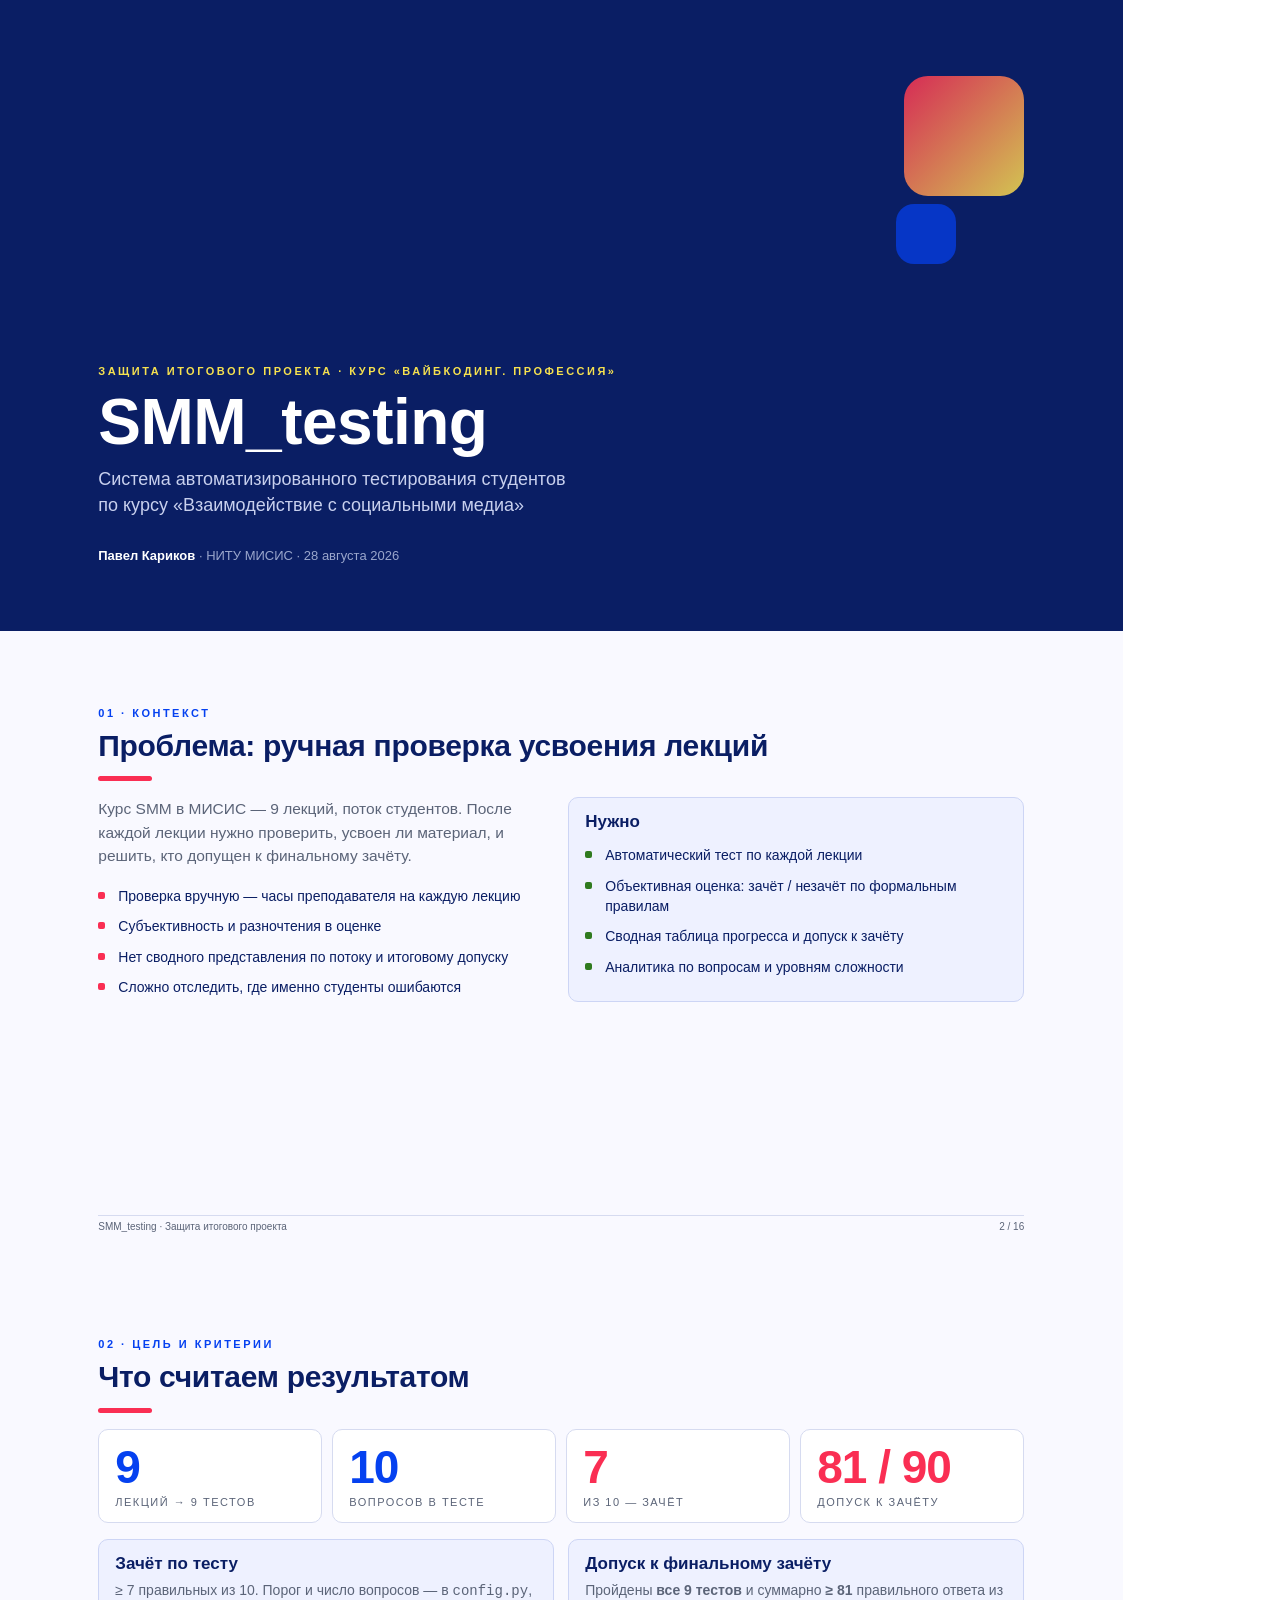
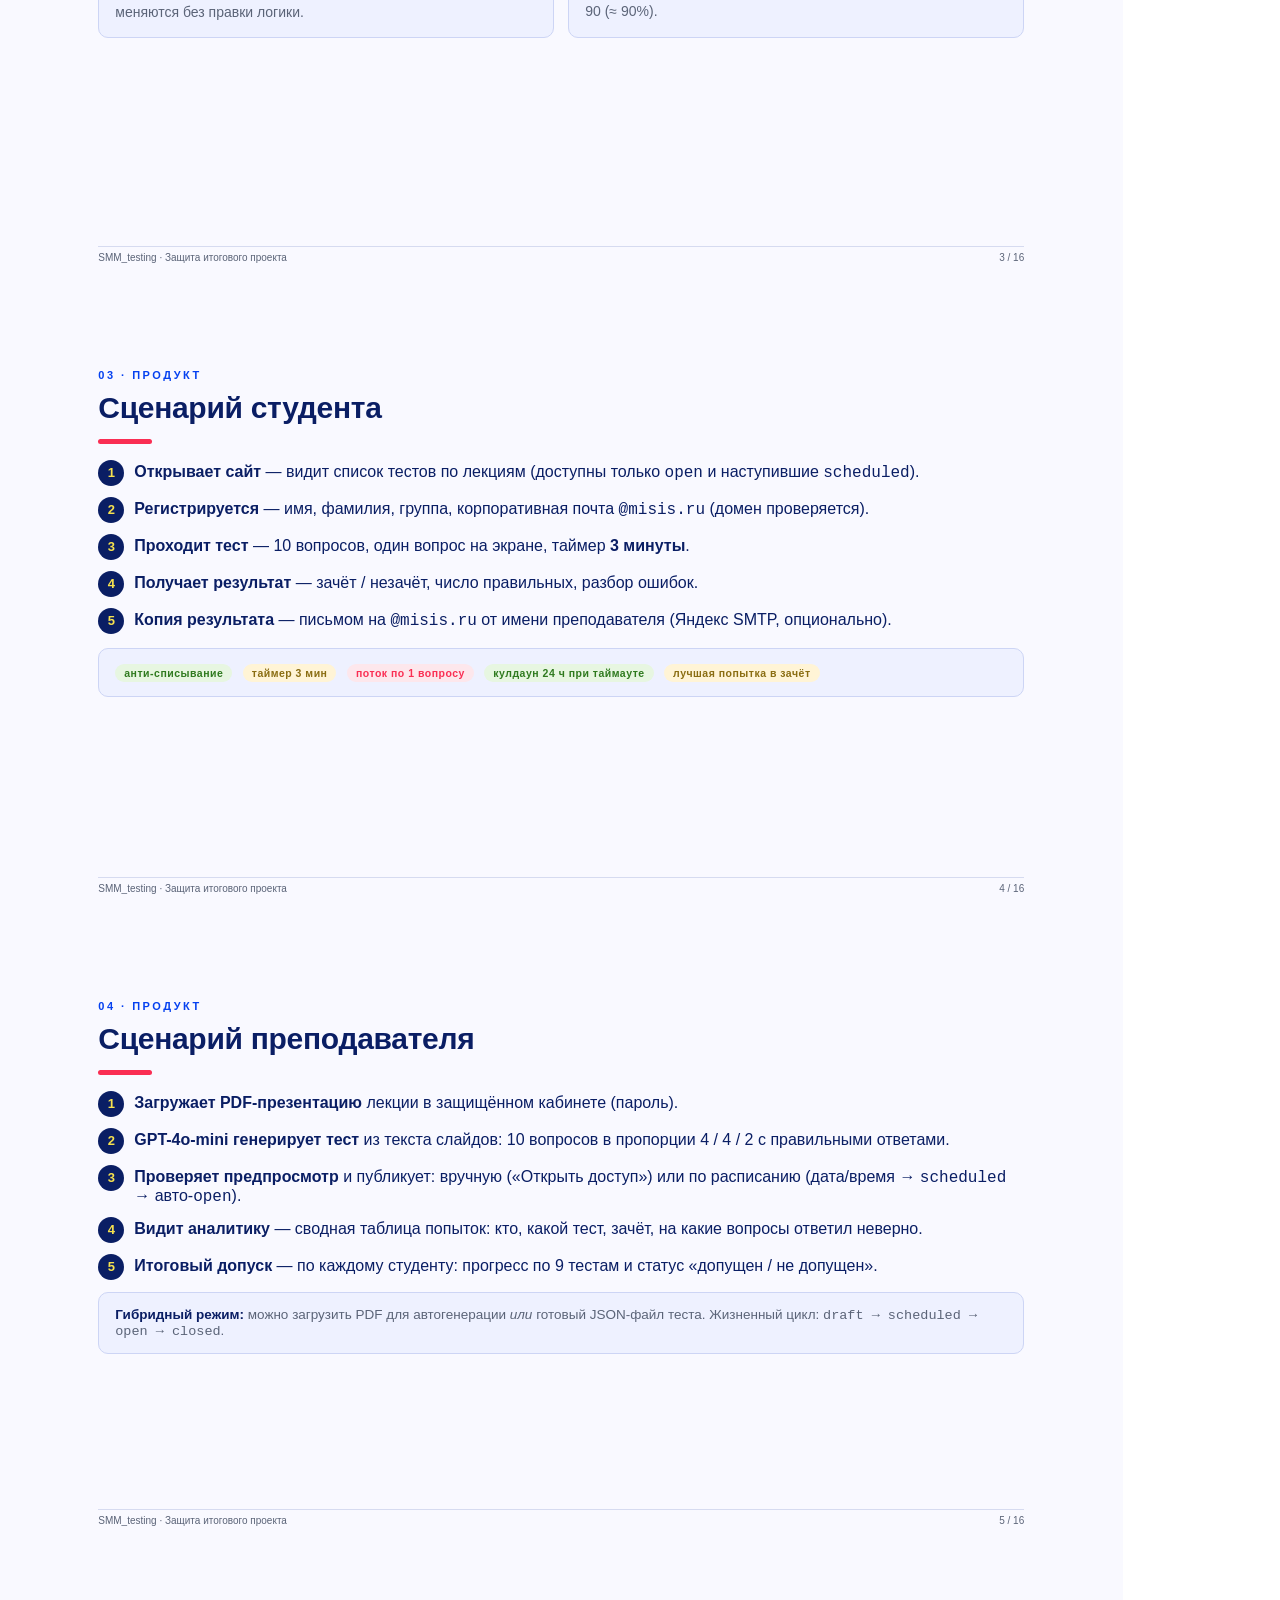
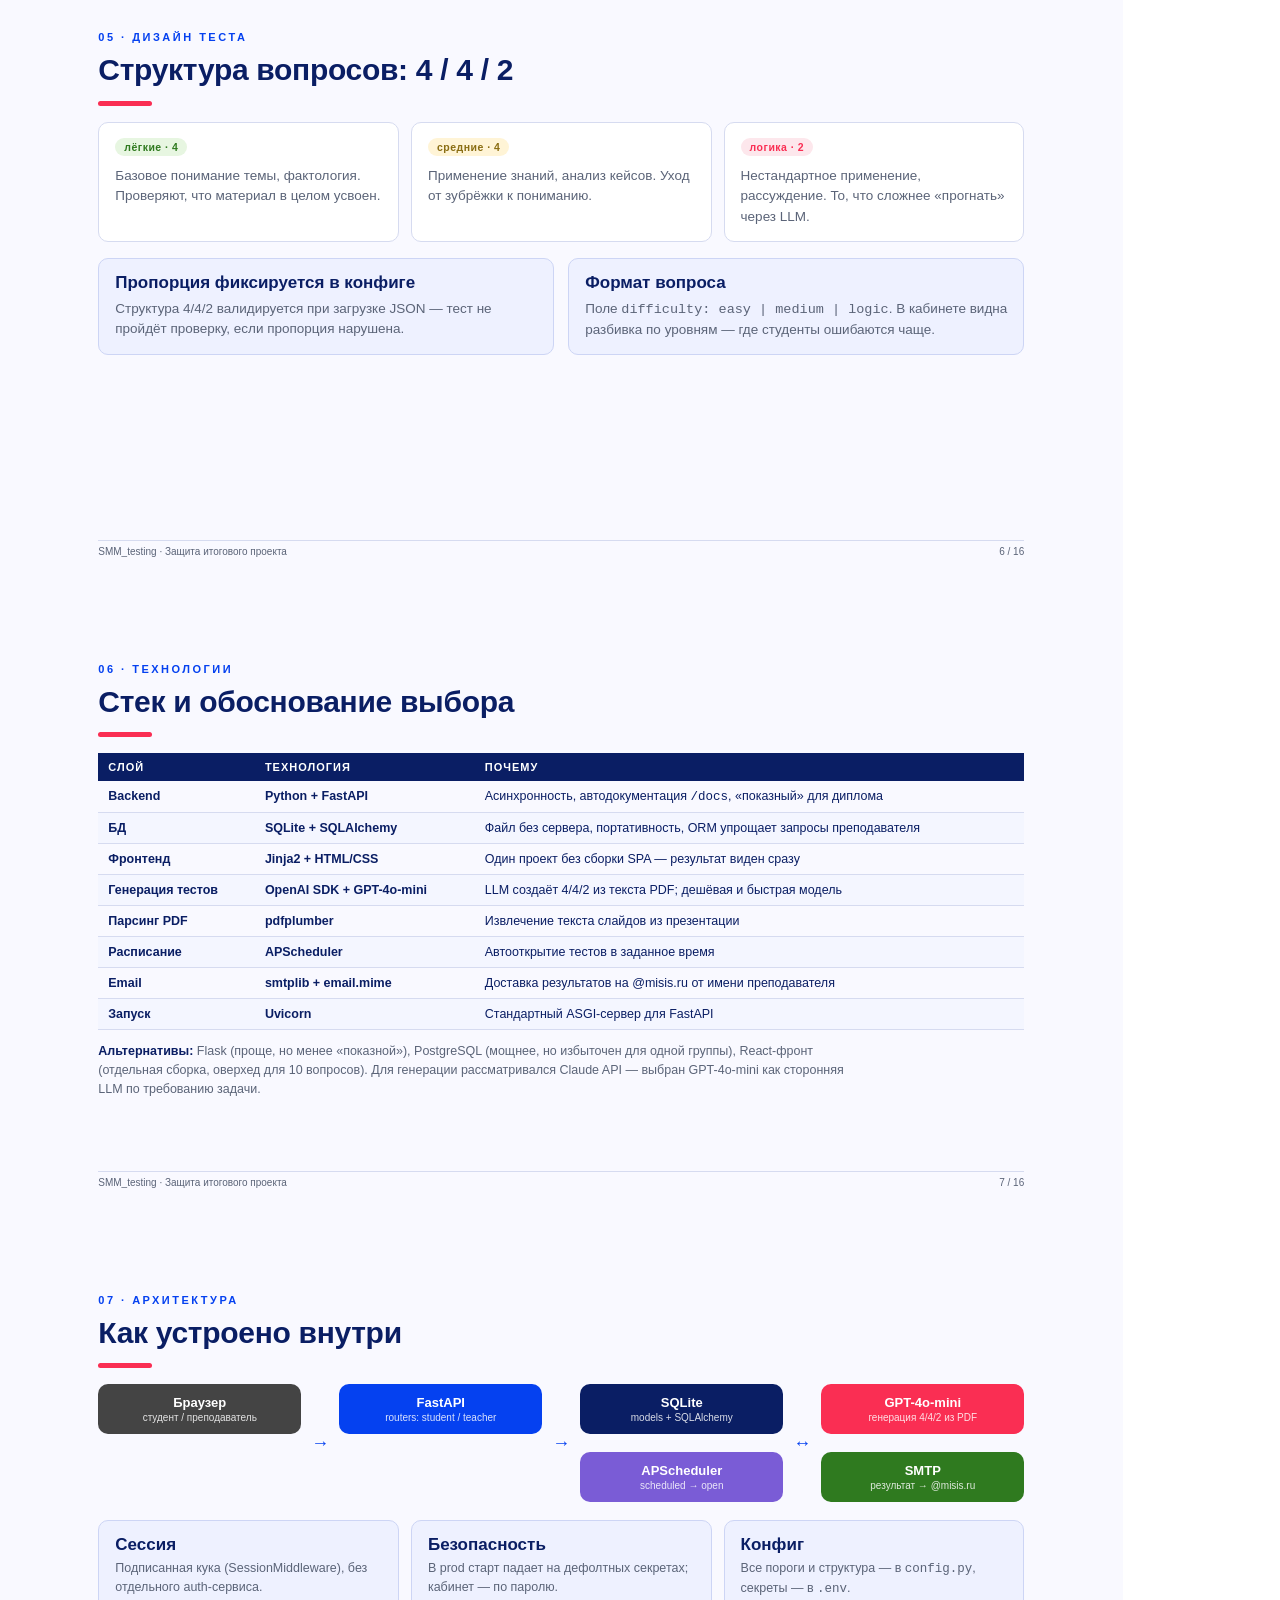
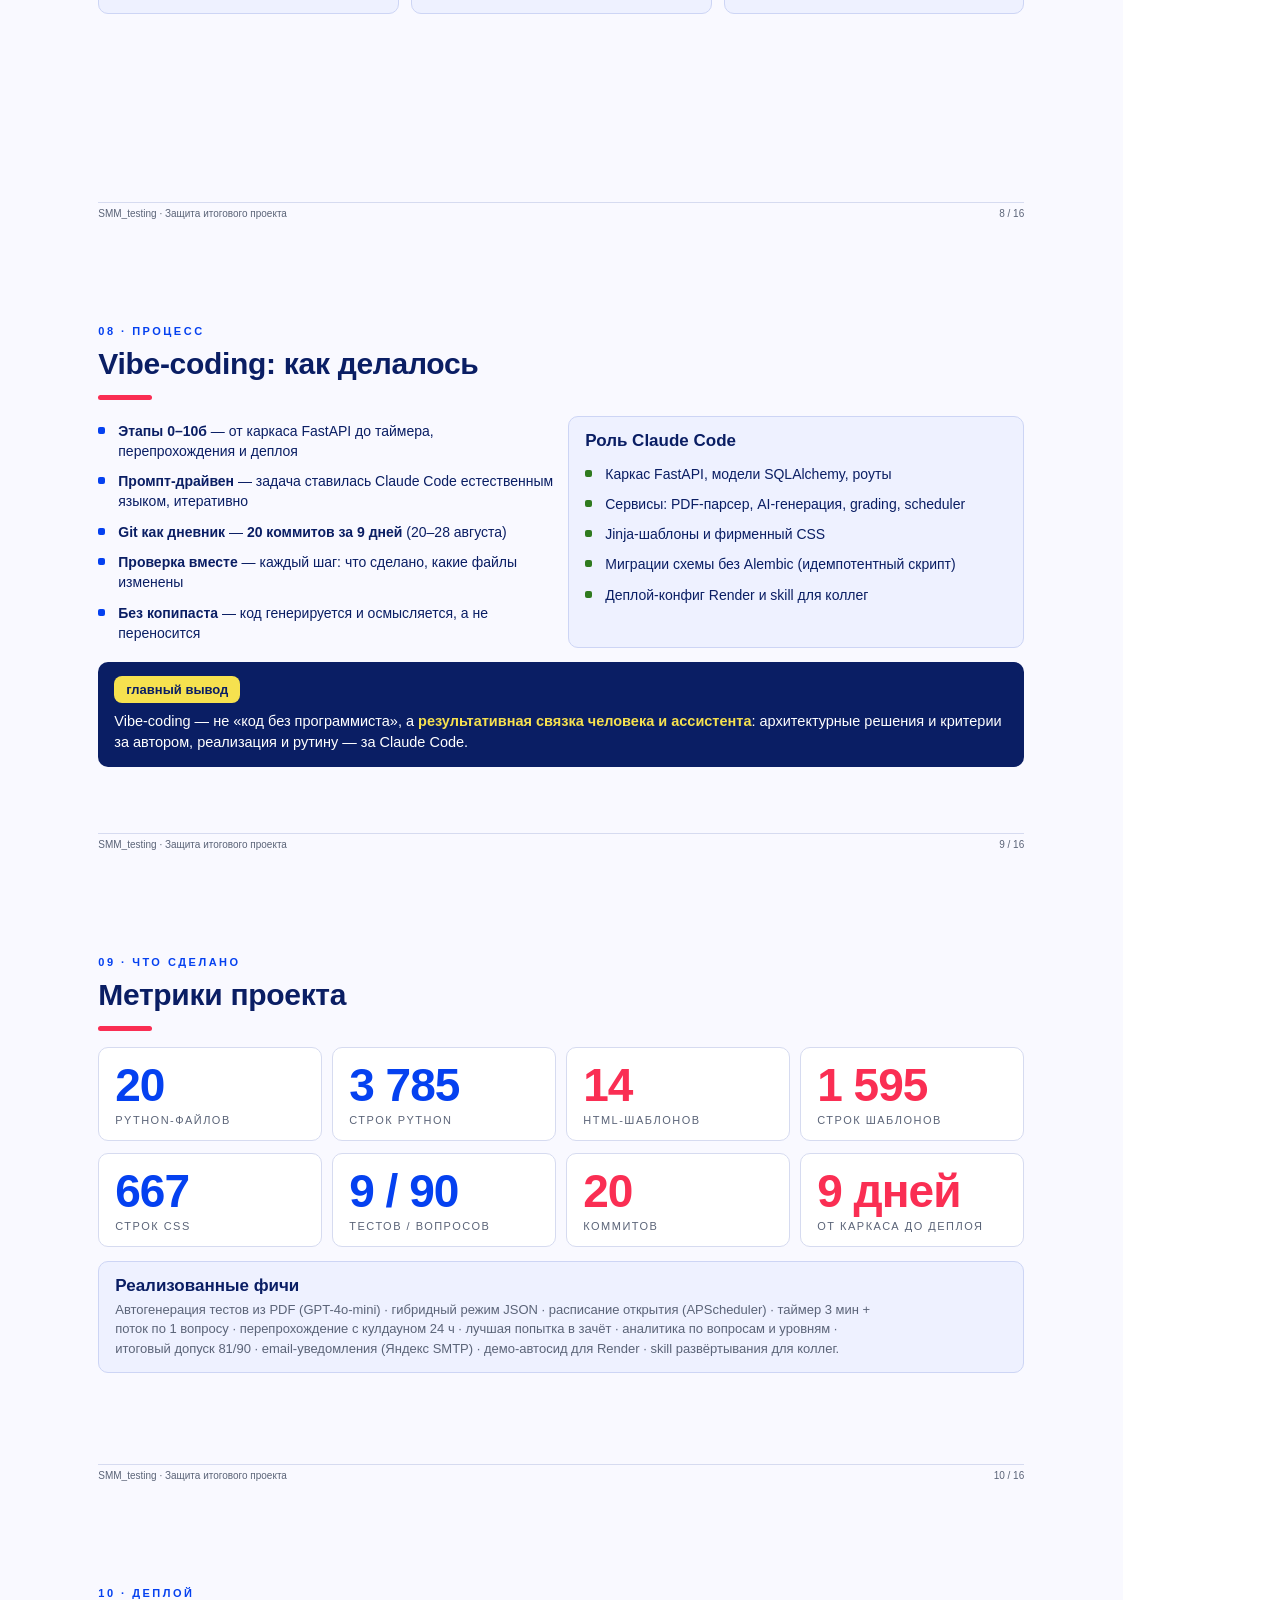
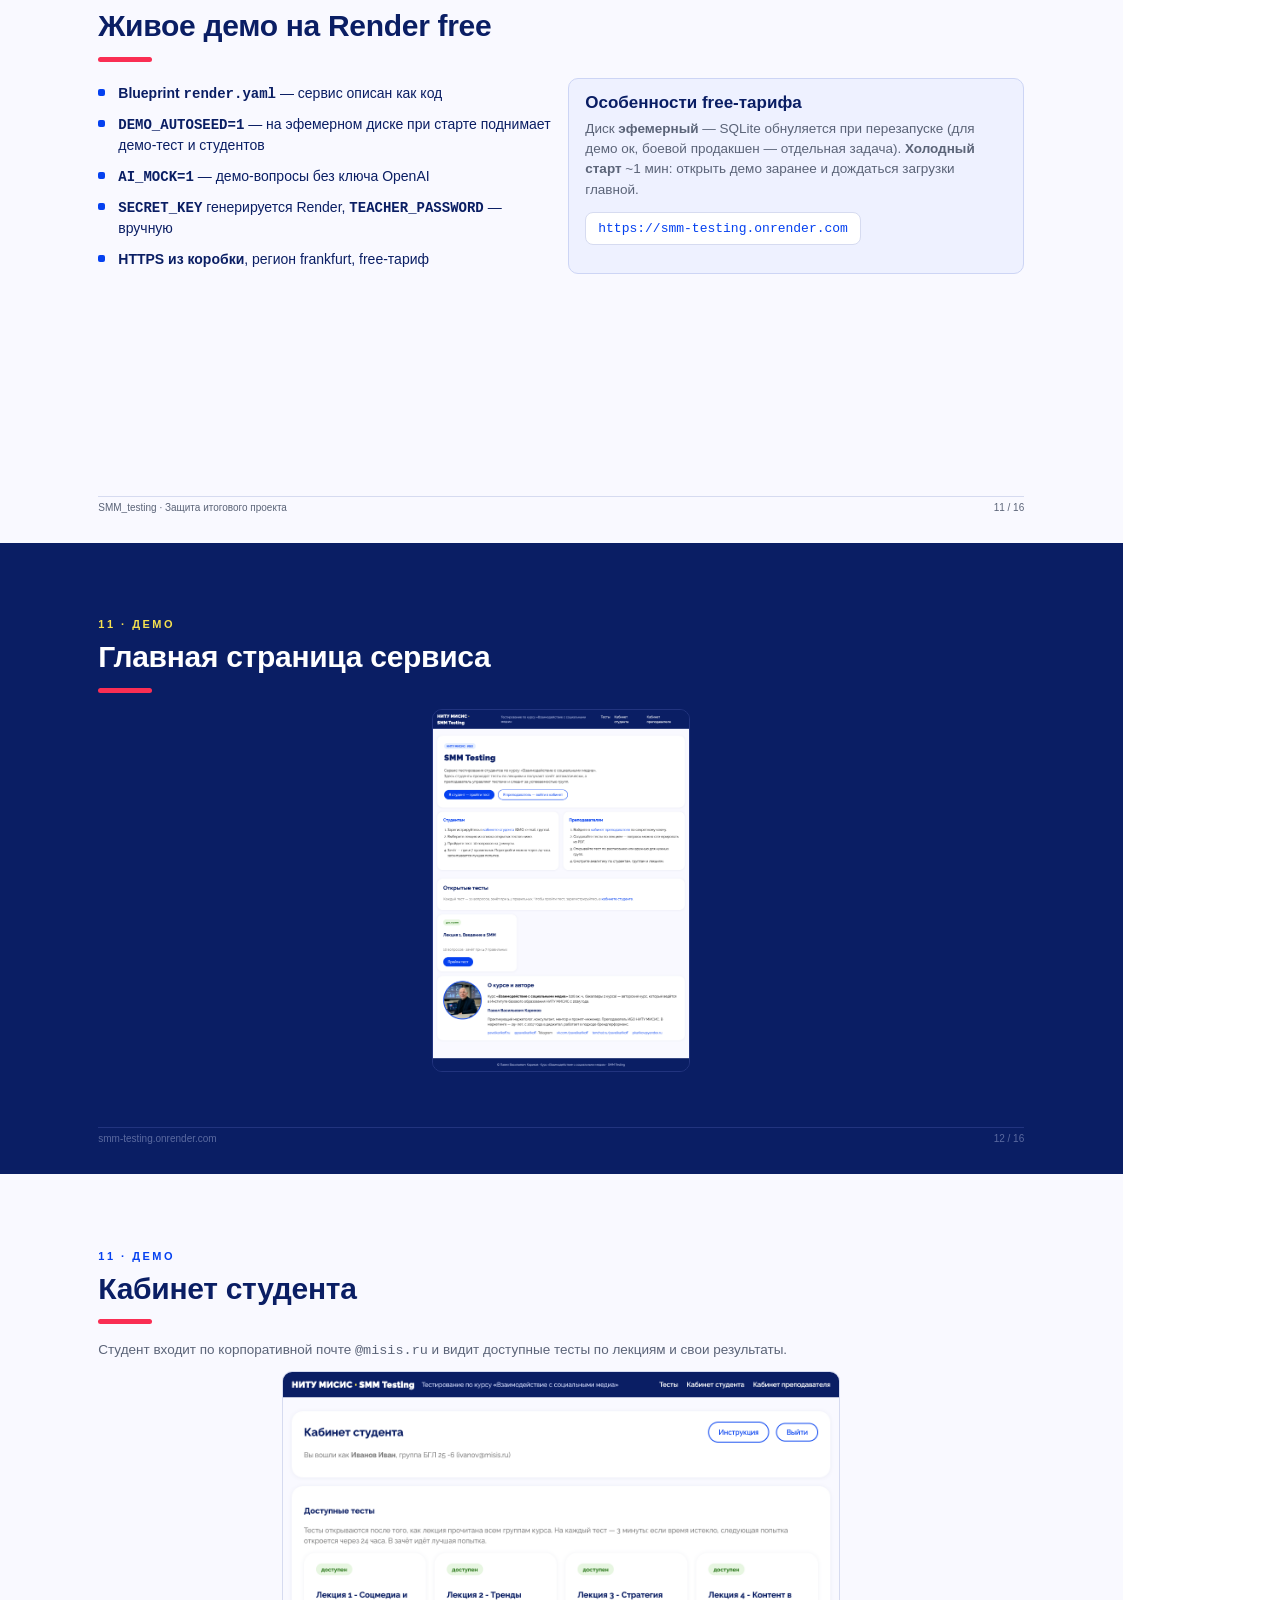
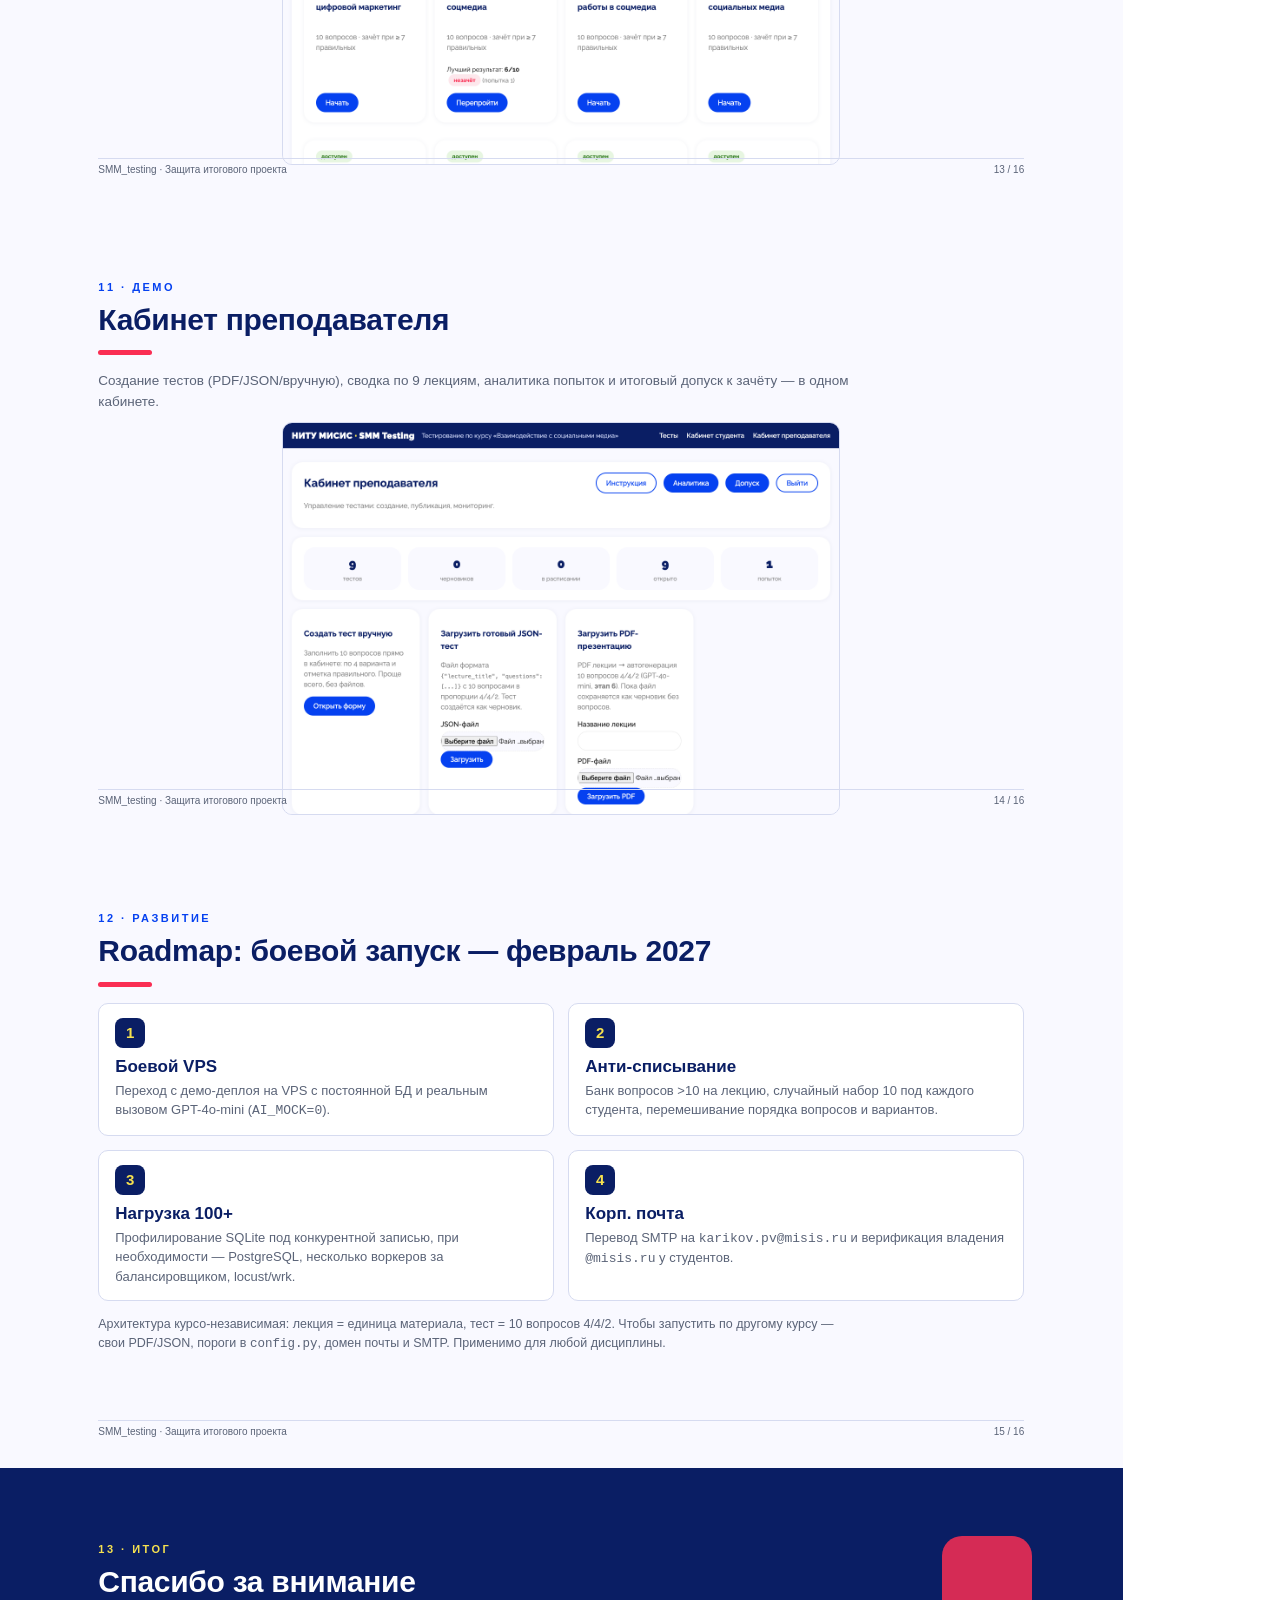
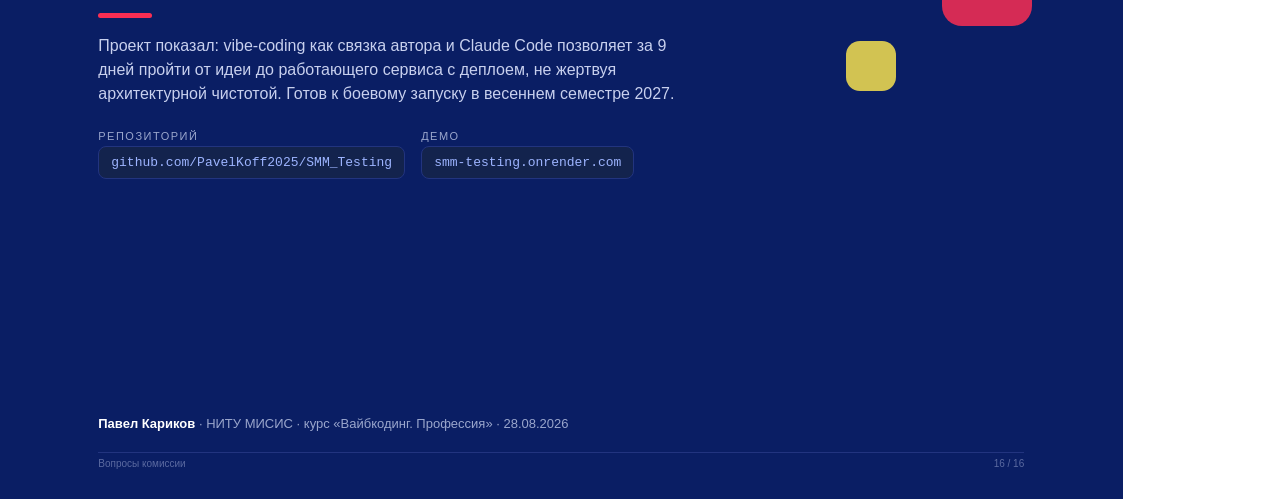
==== docs/presentation_smm_testing.html @ 86e6dfef "Добавить презентацию проекта для защиты перед комиссией 16 слайдов (16:9, фирменные цвета): проблема" ====
<!DOCTYPE html>
<html lang="ru">
<head>
<meta charset="UTF-8">
<title>SMM_testing — защита итогового проекта</title>
<style>
  :root{
    --ink:#0A1E64;      /* глубокий синий — основной */
    --blue:#0541F0;     /* электрик — акцент */
    --coral:#FA2E53;    /* коралл — акцент */
    --yellow:#F6E14F;   /* жёлтый — подсветка */
    --green:#2f7a1f;    /* успех */
    --bg:#F9F9FF;       /* светлый фон */
    --panel:#eef1ff;    /* мягкая плашка */
    --muted:#5b6478;    /* приглушённый текст */
    --line:#d6dbf0;
  }

  @page{
    size: 297mm 167mm;   /* 16:9 */
    margin: 0;
  }

  *{ box-sizing:border-box; margin:0; padding:0; }

  html,body{
    font-family:"Helvetica Neue","Helvetica","Arial",sans-serif;
    color:var(--ink);
    hyphens:none;
  }

  .slide{
    width:297mm; height:167mm;
    padding:20mm 26mm 16mm 26mm;
    position:relative;
    page-break-after:always;
    overflow:hidden;
    background:var(--bg);
  }
  .slide:last-child{ page-break-after:auto; }

  /* тёмные слайды (титул, итог) */
  .slide.dark{ background:var(--ink); color:#fff; }
  .slide.dark .muted{ color:#9aa6cc; }
  .slide.dark .footer{ color:#5b6aa0; border-color:#22347f; }

  /* верхняя метка раздела */
  .kicker{
    text-transform:uppercase;
    letter-spacing:2.5px;
    font-size:11px;
    font-weight:700;
    color:var(--blue);
    margin-bottom:10px;
  }
  .slide.dark .kicker{ color:var(--yellow); }

  h1{ font-size:42px; font-weight:800; line-height:1.1; letter-spacing:-.5px; }
  h2{ font-size:30px; font-weight:800; line-height:1.12; letter-spacing:-.3px; margin-bottom:14px; }
  h3{ font-size:17px; font-weight:700; }
  .lead{ font-size:15.5px; line-height:1.5; color:var(--muted); max-width:200mm; }
  .muted{ color:var(--muted); }

  /* акцентная полоска */
  .accentbar{
    width:54px; height:5px; background:var(--coral);
    border-radius:3px; margin-bottom:16px;
  }

  /* футер */
  .footer{
    position:absolute; left:26mm; right:26mm; bottom:8mm;
    display:flex; justify-content:space-between;
    font-size:10px; color:var(--muted);
    border-top:1px solid var(--line);
    padding-top:5px;
  }

  /* сетки */
  .grid2{ display:grid; grid-template-columns:1fr 1fr; gap:14px; }
  .grid3{ display:grid; grid-template-columns:1fr 1fr 1fr; gap:12px; }
  .grid4{ display:grid; grid-template-columns:1fr 1fr 1fr 1fr; gap:10px; }

  .card{
    background:#fff; border:1px solid var(--line);
    border-radius:10px; padding:14px 16px;
  }
  .card.tint{ background:var(--panel); border-color:#cdd5f5; }
  .card .ico{
    width:30px; height:30px; border-radius:8px; background:var(--ink);
    color:var(--yellow); font-weight:800; display:flex; align-items:center; justify-content:center;
    font-size:15px; margin-bottom:9px;
  }

  ul.clean{ list-style:none; }
  ul.clean li{
    font-size:14px; line-height:1.45; padding:5px 0 5px 20px; position:relative;
  }
  ul.clean li::before{
    content:""; position:absolute; left:0; top:11px;
    width:7px; height:7px; border-radius:2px; background:var(--blue);
  }
  ul.clean li.coral::before{ background:var(--coral); }
  ul.clean li.green::before{ background:var(--green); }

  .num{
    font-size:46px; font-weight:800; color:var(--blue); line-height:1; letter-spacing:-1px;
  }
  .num.coral{ color:var(--coral); }
  .num.yellow{ color:var(--ink); }
  .numlabel{ font-size:11px; text-transform:uppercase; letter-spacing:1.5px; color:var(--muted); margin-top:6px; }

  table.tech{ width:100%; border-collapse:collapse; font-size:12.5px; }
  table.tech th{
    text-align:left; padding:8px 10px; background:var(--ink); color:#fff;
    font-weight:700; font-size:11px; text-transform:uppercase; letter-spacing:1px;
  }
  table.tech td{ padding:8px 10px; border-bottom:1px solid var(--line); vertical-align:top; }
  table.tech tr:nth-child(even) td{ background:#f4f6ff; }
  table.tech td:first-child{ font-weight:700; color:var(--ink); white-space:nowrap; }
  table.tech td:nth-child(2){ font-weight:600; }

  .tag{
    display:inline-block; padding:3px 9px; border-radius:20px;
    font-size:10.5px; font-weight:700; letter-spacing:.5px;
  }
  .tag.easy{ background:#e7f6e1; color:var(--green); }
  .tag.med{ background:#fff4d6; color:#8a6d12; }
  .tag.logic{ background:#fde7ec; color:var(--coral); }

  /* блок-схема архитектуры */
  .arch{ display:flex; align-items:stretch; gap:10px; margin-top:8px; }
  .arch .col{ flex:1; display:flex; flex-direction:column; gap:8px; }
  .node{
    border-radius:10px; padding:11px 12px; text-align:center;
    font-size:13px; font-weight:700; color:#fff;
  }
  .arrow{
    align-self:center; font-size:18px; color:var(--blue); font-weight:800;
  }
  .node.client{ background:#444; }
  .node.app{ background:var(--blue); }
  .node.db{ background:var(--ink); }
  .node.ai{ background:var(--coral); }
  .node.sched{ background:#7a5cd6; }
  .node.mail{ background:var(--green); }
  .node small{ display:block; font-weight:400; font-size:10px; opacity:.85; margin-top:2px; }

  code.mono{ font-family:"SF Mono","Menlo",monospace; }

  .step-line{ display:flex; gap:10px; align-items:flex-start; }
  .step-line .n{
    flex:0 0 26px; height:26px; border-radius:50%; background:var(--ink); color:var(--yellow);
    font-weight:800; font-size:13px; display:flex; align-items:center; justify-content:center;
  }

  .badge{
    display:inline-block; padding:6px 12px; border-radius:8px;
    background:var(--yellow); color:var(--ink); font-weight:800; font-size:13px;
  }
  .slide.dark .badge{ background:var(--yellow); color:var(--ink); }

  .urlbox{
    font-family:"SF Mono","Menlo",monospace; font-size:13px;
    background:#fff; border:1px solid var(--line); border-radius:8px;
    padding:8px 12px; color:var(--blue); display:inline-block;
  }
  .slide.dark .urlbox{ background:#13234d; border-color:#22347f; color:#9db4ff; }
</style>
</head>
<body>

<!-- 1. ТИТУЛ -->
<section class="slide dark">
  <div style="position:absolute; top:20mm; right:26mm; width:120px; height:120px; border-radius:24px; background:linear-gradient(135deg,var(--coral),var(--yellow)); opacity:.85;"></div>
  <div style="position:absolute; top:54mm; right:44mm; width:60px; height:60px; border-radius:18px; background:var(--blue); opacity:.7;"></div>

  <div style="position:absolute; bottom:30mm; left:26mm; right:120mm;">
    <div class="kicker">Защита итогового проекта · курс «Вайбкодинг. Профессия»</div>
    <h1 style="font-size:64px; margin-top:6px;">SMM_testing</h1>
    <p style="font-size:18px; margin-top:10px; color:#c8d0ee; max-width:150mm; line-height:1.4;">
      Система автоматизированного тестирования студентов<br>по курсу «Взаимодействие с социальными медиа»
    </p>
  </div>

  <div style="position:absolute; bottom:18mm; left:26mm; font-size:13px; color:#9aa6cc;">
    <strong style="color:#fff;">Павел Кариков</strong> · НИТУ МИСИС · 28 августа 2026
  </div>
</section>

<!-- 2. КОНТЕКСТ И ПРОБЛЕМА -->
<section class="slide">
  <div class="kicker">01 · Контекст</div>
  <h2>Проблема: ручная проверка усвоения лекций</h2>
  <div class="accentbar"></div>

  <div class="grid2" style="margin-top:6px;">
    <div>
      <p class="lead" style="margin-bottom:14px;">
        Курс SMM в МИСИС — 9 лекций, поток студентов. После каждой лекции нужно
        проверить, усвоен ли материал, и решить, кто допущен к финальному зачёту.
      </p>
      <ul class="clean">
        <li class="coral">Проверка вручную — часы преподавателя на каждую лекцию</li>
        <li class="coral">Субъективность и разночтения в оценке</li>
        <li class="coral">Нет сводного представления по потоку и итоговому допуску</li>
        <li class="coral">Сложно отследить, где именно студенты ошибаются</li>
      </ul>
    </div>
    <div class="card tint">
      <h3 style="margin-bottom:8px;">Нужно</h3>
      <ul class="clean">
        <li class="green">Автоматический тест по каждой лекции</li>
        <li class="green">Объективная оценка: зачёт / незачёт по формальным правилам</li>
        <li class="green">Сводная таблица прогресса и допуск к зачёту</li>
        <li class="green">Аналитика по вопросам и уровням сложности</li>
      </ul>
    </div>
  </div>
  <div class="footer"><span>SMM_testing · Защита итогового проекта</span><span>2 / 16</span></div>
</section>

<!-- 3. ЦЕЛЬ И КРИТЕРИИ -->
<section class="slide">
  <div class="kicker">02 · Цель и критерии</div>
  <h2>Что считаем результатом</h2>
  <div class="accentbar"></div>

  <div class="grid4" style="margin-top:8px;">
    <div class="card">
      <div class="num">9</div>
      <div class="numlabel">лекций → 9 тестов</div>
    </div>
    <div class="card">
      <div class="num">10</div>
      <div class="numlabel">вопросов в тесте</div>
    </div>
    <div class="card">
      <div class="num coral">7</div>
      <div class="numlabel">из 10 — зачёт</div>
    </div>
    <div class="card">
      <div class="num coral">81 / 90</div>
      <div class="numlabel">допуск к зачёту</div>
    </div>
  </div>

  <div class="grid2" style="margin-top:16px;">
    <div class="card tint">
      <h3 style="margin-bottom:6px;">Зачёт по тесту</h3>
      <p class="lead" style="font-size:14px;">≥ 7 правильных из 10. Порог и число вопросов — в
        <code class="mono">config.py</code>, меняются без правки логики.</p>
    </div>
    <div class="card tint">
      <h3 style="margin-bottom:6px;">Допуск к финальному зачёту</h3>
      <p class="lead" style="font-size:14px;">Пройдены <strong>все 9 тестов</strong> и суммарно
        <strong>≥ 81</strong> правильного ответа из 90 (≈ 90%).</p>
    </div>
  </div>
  <div class="footer"><span>SMM_testing · Защита итогового проекта</span><span>3 / 16</span></div>
</section>

<!-- 4. ПРОДУКТ: СТУДЕНТ -->
<section class="slide">
  <div class="kicker">03 · Продукт</div>
  <h2>Сценарий студента</h2>
  <div class="accentbar"></div>

  <div style="display:flex; flex-direction:column; gap:11px; margin-top:6px;">
    <div class="step-line"><div class="n">1</div><div style="padding-top:3px;"><strong>Открывает сайт</strong> — видит список тестов по лекциям (доступны только <code class="mono">open</code> и наступившие <code class="mono">scheduled</code>).</div></div>
    <div class="step-line"><div class="n">2</div><div style="padding-top:3px;"><strong>Регистрируется</strong> — имя, фамилия, группа, корпоративная почта <code class="mono">@misis.ru</code> (домен проверяется).</div></div>
    <div class="step-line"><div class="n">3</div><div style="padding-top:3px;"><strong>Проходит тест</strong> — 10 вопросов, один вопрос на экране, таймер <strong>3 минуты</strong>.</div></div>
    <div class="step-line"><div class="n">4</div><div style="padding-top:3px;"><strong>Получает результат</strong> — зачёт / незачёт, число правильных, разбор ошибок.</div></div>
    <div class="step-line"><div class="n">5</div><div style="padding-top:3px;"><strong>Копия результата</strong> — письмом на <code class="mono">@misis.ru</code> от имени преподавателя (Яндекс SMTP, опционально).</div></div>
  </div>

  <div class="card tint" style="margin-top:14px;">
    <span class="tag easy">анти-списывание</span>
    <span class="tag med" style="margin-left:6px;">таймер 3 мин</span>
    <span class="tag logic" style="margin-left:6px;">поток по 1 вопросу</span>
    <span class="tag easy" style="margin-left:6px;">кулдаун 24 ч при таймауте</span>
    <span class="tag med" style="margin-left:6px;">лучшая попытка в зачёт</span>
  </div>
  <div class="footer"><span>SMM_testing · Защита итогового проекта</span><span>4 / 16</span></div>
</section>

<!-- 5. ПРОДУКТ: ПРЕПОДАВАТЕЛЬ -->
<section class="slide">
  <div class="kicker">04 · Продукт</div>
  <h2>Сценарий преподавателя</h2>
  <div class="accentbar"></div>

  <div style="display:flex; flex-direction:column; gap:11px; margin-top:6px;">
    <div class="step-line"><div class="n">1</div><div style="padding-top:3px;"><strong>Загружает PDF-презентацию</strong> лекции в защищённом кабинете (пароль).</div></div>
    <div class="step-line"><div class="n">2</div><div style="padding-top:3px;"><strong>GPT-4o-mini генерирует тест</strong> из текста слайдов: 10 вопросов в пропорции 4 / 4 / 2 с правильными ответами.</div></div>
    <div class="step-line"><div class="n">3</div><div style="padding-top:3px;"><strong>Проверяет предпросмотр</strong> и публикует: вручную («Открыть доступ») или по расписанию (дата/время → <code class="mono">scheduled</code> → авто-<code class="mono">open</code>).</div></div>
    <div class="step-line"><div class="n">4</div><div style="padding-top:3px;"><strong>Видит аналитику</strong> — сводная таблица попыток: кто, какой тест, зачёт, на какие вопросы ответил неверно.</div></div>
    <div class="step-line"><div class="n">5</div><div style="padding-top:3px;"><strong>Итоговый допуск</strong> — по каждому студенту: прогресс по 9 тестам и статус «допущен / не допущен».</div></div>
  </div>

  <div class="card tint" style="margin-top:12px; font-size:13.5px; color:var(--muted);">
    <strong style="color:var(--ink);">Гибридный режим:</strong> можно загрузить PDF для автогенерации
    <em>или</em> готовый JSON-файл теста. Жизненный цикл:
    <code class="mono">draft → scheduled → open → closed</code>.
  </div>
  <div class="footer"><span>SMM_testing · Защита итогового проекта</span><span>5 / 16</span></div>
</section>

<!-- 6. СТРУКТУРА ВОПРОСОВ -->
<section class="slide">
  <div class="kicker">05 · Дизайн теста</div>
  <h2>Структура вопросов: 4 / 4 / 2</h2>
  <div class="accentbar"></div>

  <div class="grid3" style="margin-top:6px;">
    <div class="card">
      <span class="tag easy">лёгкие · 4</span>
      <p class="lead" style="font-size:13.5px; margin-top:10px;">Базовое понимание темы, фактология. Проверяют, что материал в целом усвоен.</p>
    </div>
    <div class="card">
      <span class="tag med">средние · 4</span>
      <p class="lead" style="font-size:13.5px; margin-top:10px;">Применение знаний, анализ кейсов. Уход от зубрёжки к пониманию.</p>
    </div>
    <div class="card">
      <span class="tag logic">логика · 2</span>
      <p class="lead" style="font-size:13.5px; margin-top:10px;">Нестандартное применение, рассуждение. То, что сложнее «прогнать» через LLM.</p>
    </div>
  </div>

  <div class="grid2" style="margin-top:16px;">
    <div class="card tint">
      <h3 style="margin-bottom:6px;">Пропорция фиксируется в конфиге</h3>
      <p class="lead" style="font-size:13.5px;">Структура 4/4/2 валидируется при загрузке JSON — тест не пройдёт проверку, если пропорция нарушена.</p>
    </div>
    <div class="card tint">
      <h3 style="margin-bottom:6px;">Формат вопроса</h3>
      <p class="lead" style="font-size:13.5px;">Поле <code class="mono">difficulty: easy | medium | logic</code>. В кабинете видна разбивка по уровням — где студенты ошибаются чаще.</p>
    </div>
  </div>
  <div class="footer"><span>SMM_testing · Защита итогового проекта</span><span>6 / 16</span></div>
</section>

<!-- 7. СТЕК -->
<section class="slide">
  <div class="kicker">06 · Технологии</div>
  <h2>Стек и обоснование выбора</h2>
  <div class="accentbar"></div>

  <table class="tech" style="margin-top:6px;">
    <thead><tr><th>Слой</th><th>Технология</th><th>Почему</th></tr></thead>
    <tbody>
      <tr><td>Backend</td><td>Python + FastAPI</td><td>Асинхронность, автодокументация <code class="mono">/docs</code>, «показный» для диплома</td></tr>
      <tr><td>БД</td><td>SQLite + SQLAlchemy</td><td>Файл без сервера, портативность, ORM упрощает запросы преподавателя</td></tr>
      <tr><td>Фронтенд</td><td>Jinja2 + HTML/CSS</td><td>Один проект без сборки SPA — результат виден сразу</td></tr>
      <tr><td>Генерация тестов</td><td>OpenAI SDK + GPT-4o-mini</td><td>LLM создаёт 4/4/2 из текста PDF; дешёвая и быстрая модель</td></tr>
      <tr><td>Парсинг PDF</td><td>pdfplumber</td><td>Извлечение текста слайдов из презентации</td></tr>
      <tr><td>Расписание</td><td>APScheduler</td><td>Автооткрытие тестов в заданное время</td></tr>
      <tr><td>Email</td><td>smtplib + email.mime</td><td>Доставка результатов на @misis.ru от имени преподавателя</td></tr>
      <tr><td>Запуск</td><td>Uvicorn</td><td>Стандартный ASGI-сервер для FastAPI</td></tr>
    </tbody>
  </table>

  <p class="lead" style="font-size:12.5px; margin-top:12px;">
    <strong style="color:var(--ink);">Альтернативы:</strong> Flask (проще, но менее «показной»), PostgreSQL (мощнее, но избыточен для одной группы),
    React-фронт (отдельная сборка, оверхед для 10 вопросов). Для генерации рассматривался Claude API — выбран GPT-4o-mini как сторонняя LLM по требованию задачи.
  </p>
  <div class="footer"><span>SMM_testing · Защита итогового проекта</span><span>7 / 16</span></div>
</section>

<!-- 8. АРХИТЕКТУРА -->
<section class="slide">
  <div class="kicker">07 · Архитектура</div>
  <h2>Как устроено внутри</h2>
  <div class="accentbar"></div>

  <div class="arch" style="margin-top:14px;">
    <div class="col">
      <div class="node client">Браузер<small>студент / преподаватель</small></div>
    </div>
    <div class="arrow">→</div>
    <div class="col">
      <div class="node app">FastAPI<small>routers: student / teacher</small></div>
    </div>
    <div class="arrow">→</div>
    <div class="col">
      <div class="node db">SQLite<small>models + SQLAlchemy</small></div>
      <div class="node sched" style="margin-top:10px;">APScheduler<small>scheduled → open</small></div>
    </div>
    <div class="arrow">↔</div>
    <div class="col">
      <div class="node ai">GPT-4o-mini<small>генерация 4/4/2 из PDF</small></div>
      <div class="node mail" style="margin-top:10px;">SMTP<small>результат → @misis.ru</small></div>
    </div>
  </div>

  <div class="grid3" style="margin-top:18px;">
    <div class="card tint">
      <h3 style="margin-bottom:4px;">Сессия</h3>
      <p class="lead" style="font-size:12.5px;">Подписанная кука (SessionMiddleware), без отдельного auth-сервиса.</p>
    </div>
    <div class="card tint">
      <h3 style="margin-bottom:4px;">Безопасность</h3>
      <p class="lead" style="font-size:12.5px;">В prod старт падает на дефолтных секретах; кабинет — по паролю.</p>
    </div>
    <div class="card tint">
      <h3 style="margin-bottom:4px;">Конфиг</h3>
      <p class="lead" style="font-size:12.5px;">Все пороги и структура — в <code class="mono">config.py</code>, секреты — в <code class="mono">.env</code>.</p>
    </div>
  </div>
  <div class="footer"><span>SMM_testing · Защита итогового проекта</span><span>8 / 16</span></div>
</section>

<!-- 9. VIBE-CODING -->
<section class="slide">
  <div class="kicker">08 · Процесс</div>
  <h2>Vibe-coding: как делалось</h2>
  <div class="accentbar"></div>

  <div class="grid2" style="margin-top:6px;">
    <div>
      <ul class="clean">
        <li><strong>Этапы 0–10б</strong> — от каркаса FastAPI до таймера, перепрохождения и деплоя</li>
        <li><strong>Промпт-драйвен</strong> — задача ставилась Claude Code естественным языком, итеративно</li>
        <li><strong>Git как дневник</strong> — <strong>20 коммитов за 9 дней</strong> (20–28 августа)</li>
        <li><strong>Проверка вместе</strong> — каждый шаг: что сделано, какие файлы изменены</li>
        <li><strong>Без копипаста</strong> — код генерируется и осмысляется, а не переносится</li>
      </ul>
    </div>
    <div class="card tint">
      <h3 style="margin-bottom:8px;">Роль Claude Code</h3>
      <ul class="clean">
        <li class="green">Каркас FastAPI, модели SQLAlchemy, роуты</li>
        <li class="green">Сервисы: PDF-парсер, AI-генерация, grading, scheduler</li>
        <li class="green">Jinja-шаблоны и фирменный CSS</li>
        <li class="green">Миграции схемы без Alembic (идемпотентный скрипт)</li>
        <li class="green">Деплой-конфиг Render и skill для коллег</li>
      </ul>
    </div>
  </div>

  <div class="card" style="margin-top:14px; background:var(--ink); color:#fff; border:none;">
    <span class="badge">главный вывод</span>
    <p style="margin-top:8px; font-size:14.5px; line-height:1.45;">
      Vibe-coding — не «код без программиста», а <strong style="color:var(--yellow);">результативная связка человека и ассистента</strong>:
      архитектурные решения и критерии за автором, реализация и рутину — за Claude Code.
    </p>
  </div>
  <div class="footer"><span>SMM_testing · Защита итогового проекта</span><span>9 / 16</span></div>
</section>

<!-- 10. МЕТРИКИ -->
<section class="slide">
  <div class="kicker">09 · Что сделано</div>
  <h2>Метрики проекта</h2>
  <div class="accentbar"></div>

  <div class="grid4" style="margin-top:8px;">
    <div class="card"><div class="num">20</div><div class="numlabel">python-файлов</div></div>
    <div class="card"><div class="num">3 785</div><div class="numlabel">строк Python</div></div>
    <div class="card"><div class="num coral">14</div><div class="numlabel">HTML-шаблонов</div></div>
    <div class="card"><div class="num coral">1 595</div><div class="numlabel">строк шаблонов</div></div>
  </div>
  <div class="grid4" style="margin-top:12px;">
    <div class="card"><div class="num">667</div><div class="numlabel">строк CSS</div></div>
    <div class="card"><div class="num">9 / 90</div><div class="numlabel">тестов / вопросов</div></div>
    <div class="card"><div class="num coral">20</div><div class="numlabel">коммитов</div></div>
    <div class="card"><div class="num coral">9 дней</div><div class="numlabel">от каркаса до деплоя</div></div>
  </div>

  <div class="card tint" style="margin-top:14px;">
    <h3 style="margin-bottom:4px;">Реализованные фичи</h3>
    <p class="lead" style="font-size:13px;">
      Автогенерация тестов из PDF (GPT-4o-mini) · гибридный режим JSON · расписание открытия (APScheduler) ·
      таймер 3 мин + поток по 1 вопросу · перепрохождение с кулдауном 24 ч · лучшая попытка в зачёт ·
      аналитика по вопросам и уровням · итоговый допуск 81/90 · email-уведомления (Яндекс SMTP) ·
      демо-автосид для Render · skill развёртывания для коллег.
    </p>
  </div>
  <div class="footer"><span>SMM_testing · Защита итогового проекта</span><span>10 / 16</span></div>
</section>

<!-- 11. ДЕПЛОЙ -->
<section class="slide">
  <div class="kicker">10 · Деплой</div>
  <h2>Живое демо на Render free</h2>
  <div class="accentbar"></div>

  <div class="grid2" style="margin-top:6px;">
    <div>
      <ul class="clean">
        <li><strong>Blueprint <code class="mono">render.yaml</code></strong> — сервис описан как код</li>
        <li><strong><code class="mono">DEMO_AUTOSEED=1</code></strong> — на эфемерном диске при старте поднимает демо-тест и студентов</li>
        <li><strong><code class="mono">AI_MOCK=1</code></strong> — демо-вопросы без ключа OpenAI</li>
        <li><strong><code class="mono">SECRET_KEY</code></strong> генерируется Render, <strong><code class="mono">TEACHER_PASSWORD</code></strong> — вручную</li>
        <li><strong>HTTPS из коробки</strong>, регион frankfurt, free-тариф</li>
      </ul>
    </div>
    <div class="card tint">
      <h3 style="margin-bottom:6px;">Особенности free-тарифа</h3>
      <p class="lead" style="font-size:13.5px;">
        Диск <strong>эфемерный</strong> — SQLite обнуляется при перезапуске (для демо ок, боевой продакшен — отдельная задача).
        <strong>Холодный старт</strong> ~1 мин: открыть демо заранее и дождаться загрузки главной.
      </p>
      <div style="margin-top:12px;">
        <span class="urlbox">https://smm-testing.onrender.com</span>
      </div>
    </div>
  </div>
  <div class="footer"><span>SMM_testing · Защита итогового проекта</span><span>11 / 16</span></div>
</section>

<!-- 12. ДЕМО-ЭКРАН -->
<section class="slide dark">
  <div class="kicker">11 · Демо</div>
  <h2 style="color:#fff;">Главная страница сервиса</h2>
  <div class="accentbar"></div>

  <div style="margin-top:10px; text-align:center;">
    <img src="screenshots/index.png" alt="Главная SMM Testing"
         style="max-width:235mm; max-height:96mm; border-radius:10px; border:1px solid #22347f;">
  </div>
  <div class="footer" style="border-color:#22347f; color:#5b6aa0;">
    <span>smm-testing.onrender.com</span><span>12 / 16</span>
  </div>
</section>

<!-- 13. ДЕМО: КАБИНЕТ СТУДЕНТА -->
<section class="slide">
  <div class="kicker">11 · Демо</div>
  <h2>Кабинет студента</h2>
  <div class="accentbar"></div>
  <p class="lead" style="font-size:13.5px; margin-bottom:10px;">
    Студент входит по корпоративной почте <code class="mono">@misis.ru</code> и видит
    доступные тесты по лекциям и свои результаты.
  </p>
  <div style="text-align:center;">
    <img src="screenshots/student_cabinet.png" alt="Кабинет студента"
         style="max-width:245mm; max-height:104mm; border-radius:10px; border:1px solid var(--line);">
  </div>
  <div class="footer"><span>SMM_testing · Защита итогового проекта</span><span>13 / 16</span></div>
</section>

<!-- 14. ДЕМО: КАБИНЕТ ПРЕПОДАВАТЕЛЯ -->
<section class="slide">
  <div class="kicker">11 · Демо</div>
  <h2>Кабинет преподавателя</h2>
  <div class="accentbar"></div>
  <p class="lead" style="font-size:13.5px; margin-bottom:10px;">
    Создание тестов (PDF/JSON/вручную), сводка по 9 лекциям, аналитика попыток и
    итоговый допуск к зачёту — в одном кабинете.
  </p>
  <div style="text-align:center;">
    <img src="screenshots/teacher_cabinet.png" alt="Кабинет преподавателя"
         style="max-width:245mm; max-height:104mm; border-radius:10px; border:1px solid var(--line);">
  </div>
  <div class="footer"><span>SMM_testing · Защита итогового проекта</span><span>14 / 16</span></div>
</section>

<!-- 15. ROADMAP -->
<section class="slide">
  <div class="kicker">12 · Развитие</div>
  <h2>Roadmap: боевой запуск — февраль 2027</h2>
  <div class="accentbar"></div>

  <div class="grid2" style="margin-top:6px;">
    <div class="card">
      <div class="ico">1</div>
      <h3 style="margin-bottom:4px;">Боевой VPS</h3>
      <p class="lead" style="font-size:13px;">Переход с демо-деплоя на VPS с постоянной БД и реальным вызовом GPT-4o-mini (<code class="mono">AI_MOCK=0</code>).</p>
    </div>
    <div class="card">
      <div class="ico">2</div>
      <h3 style="margin-bottom:4px;">Анти-списывание</h3>
      <p class="lead" style="font-size:13px;">Банк вопросов &gt;10 на лекцию, случайный набор 10 под каждого студента, перемешивание порядка вопросов и вариантов.</p>
    </div>
    <div class="card">
      <div class="ico">3</div>
      <h3 style="margin-bottom:4px;">Нагрузка 100+</h3>
      <p class="lead" style="font-size:13px;">Профилирование SQLite под конкурентной записью, при необходимости — PostgreSQL, несколько воркеров за балансировщиком, locust/wrk.</p>
    </div>
    <div class="card">
      <div class="ico">4</div>
      <h3 style="margin-bottom:4px;">Корп. почта</h3>
      <p class="lead" style="font-size:13px;">Перевод SMTP на <code class="mono">karikov.pv@misis.ru</code> и верификация владения <code class="mono">@misis.ru</code> у студентов.</p>
    </div>
  </div>

  <p class="lead" style="font-size:12.5px; margin-top:14px;">
    Архитектура курсо-независимая: лекция = единица материала, тест = 10 вопросов 4/4/2. Чтобы запустить по другому курсу —
    свои PDF/JSON, пороги в <code class="mono">config.py</code>, домен почты и SMTP. Применимо для любой дисциплины.
  </p>
  <div class="footer"><span>SMM_testing · Защита итогового проекта</span><span>15 / 16</span></div>
</section>

<!-- 14. ИТОГ -->
<section class="slide dark">
  <div style="position:absolute; top:18mm; right:24mm; width:90px; height:90px; border-radius:20px; background:var(--coral); opacity:.85;"></div>
  <div style="position:absolute; top:46mm; right:60mm; width:50px; height:50px; border-radius:14px; background:var(--yellow); opacity:.85;"></div>

  <div class="kicker">13 · Итог</div>
  <h2 style="color:#fff;">Спасибо за внимание</h2>
  <div class="accentbar"></div>

  <div style="margin-top:8px; max-width:160mm;">
    <p style="font-size:16px; color:#c8d0ee; line-height:1.5;">
      Проект показал: vibe-coding как связка автора и Claude Code позволяет за 9 дней пройти от идеи до
      работающего сервиса с деплоем, не жертвуя архитектурной чистотой. Готов к боевому запуску в весеннем семестре 2027.
    </p>
  </div>

  <div style="margin-top:18px; display:flex; gap:16px; flex-wrap:wrap;">
    <div>
      <div class="numlabel" style="color:#9aa6cc;">Репозиторий</div>
      <div class="urlbox" style="margin-top:4px;">github.com/PavelKoff2025/SMM_Testing</div>
    </div>
    <div>
      <div class="numlabel" style="color:#9aa6cc;">Демо</div>
      <div class="urlbox" style="margin-top:4px;">smm-testing.onrender.com</div>
    </div>
  </div>

  <div style="position:absolute; bottom:18mm; left:26mm; font-size:13px; color:#9aa6cc;">
    <strong style="color:#fff;">Павел Кариков</strong> · НИТУ МИСИС · курс «Вайбкодинг. Профессия» · 28.08.2026
  </div>
  <div class="footer" style="border-color:#22347f; color:#5b6aa0;">
    <span>Вопросы комиссии</span><span>16 / 16</span>
  </div>
</section>

</body>
</html>
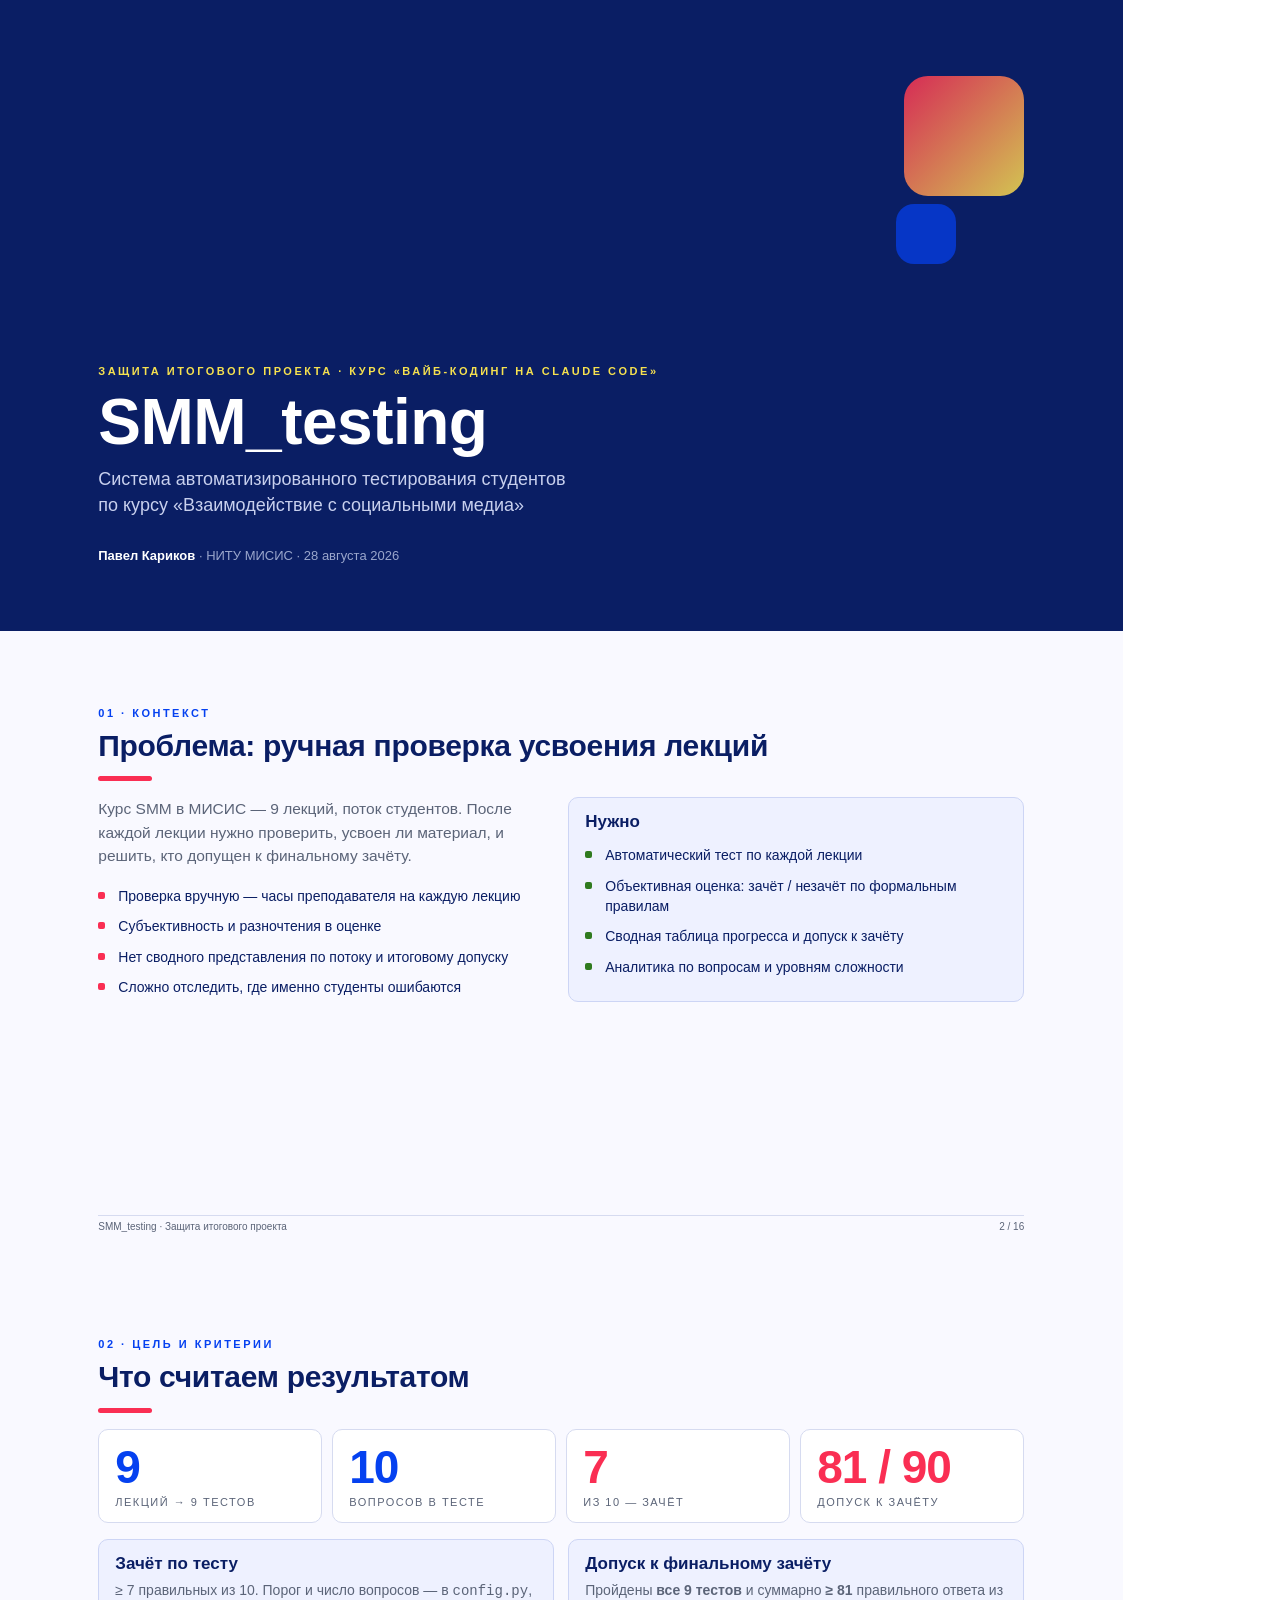
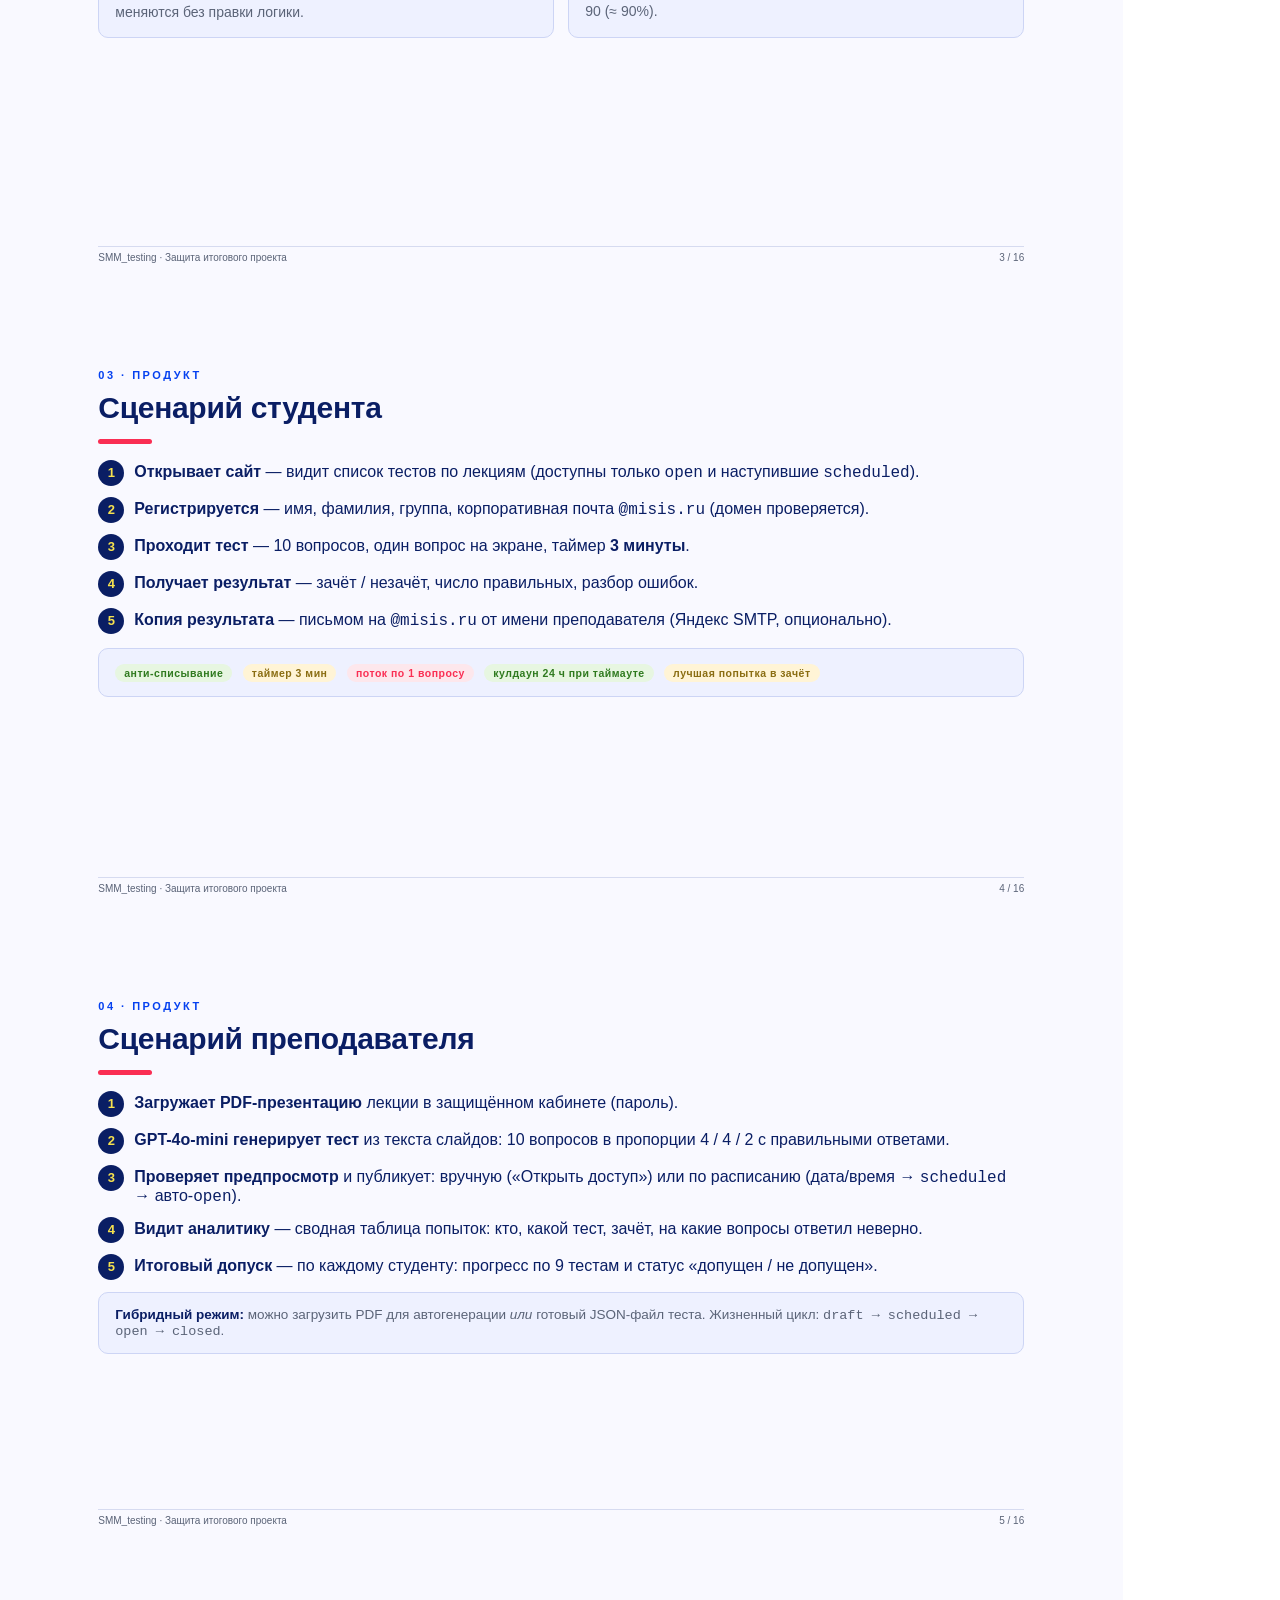
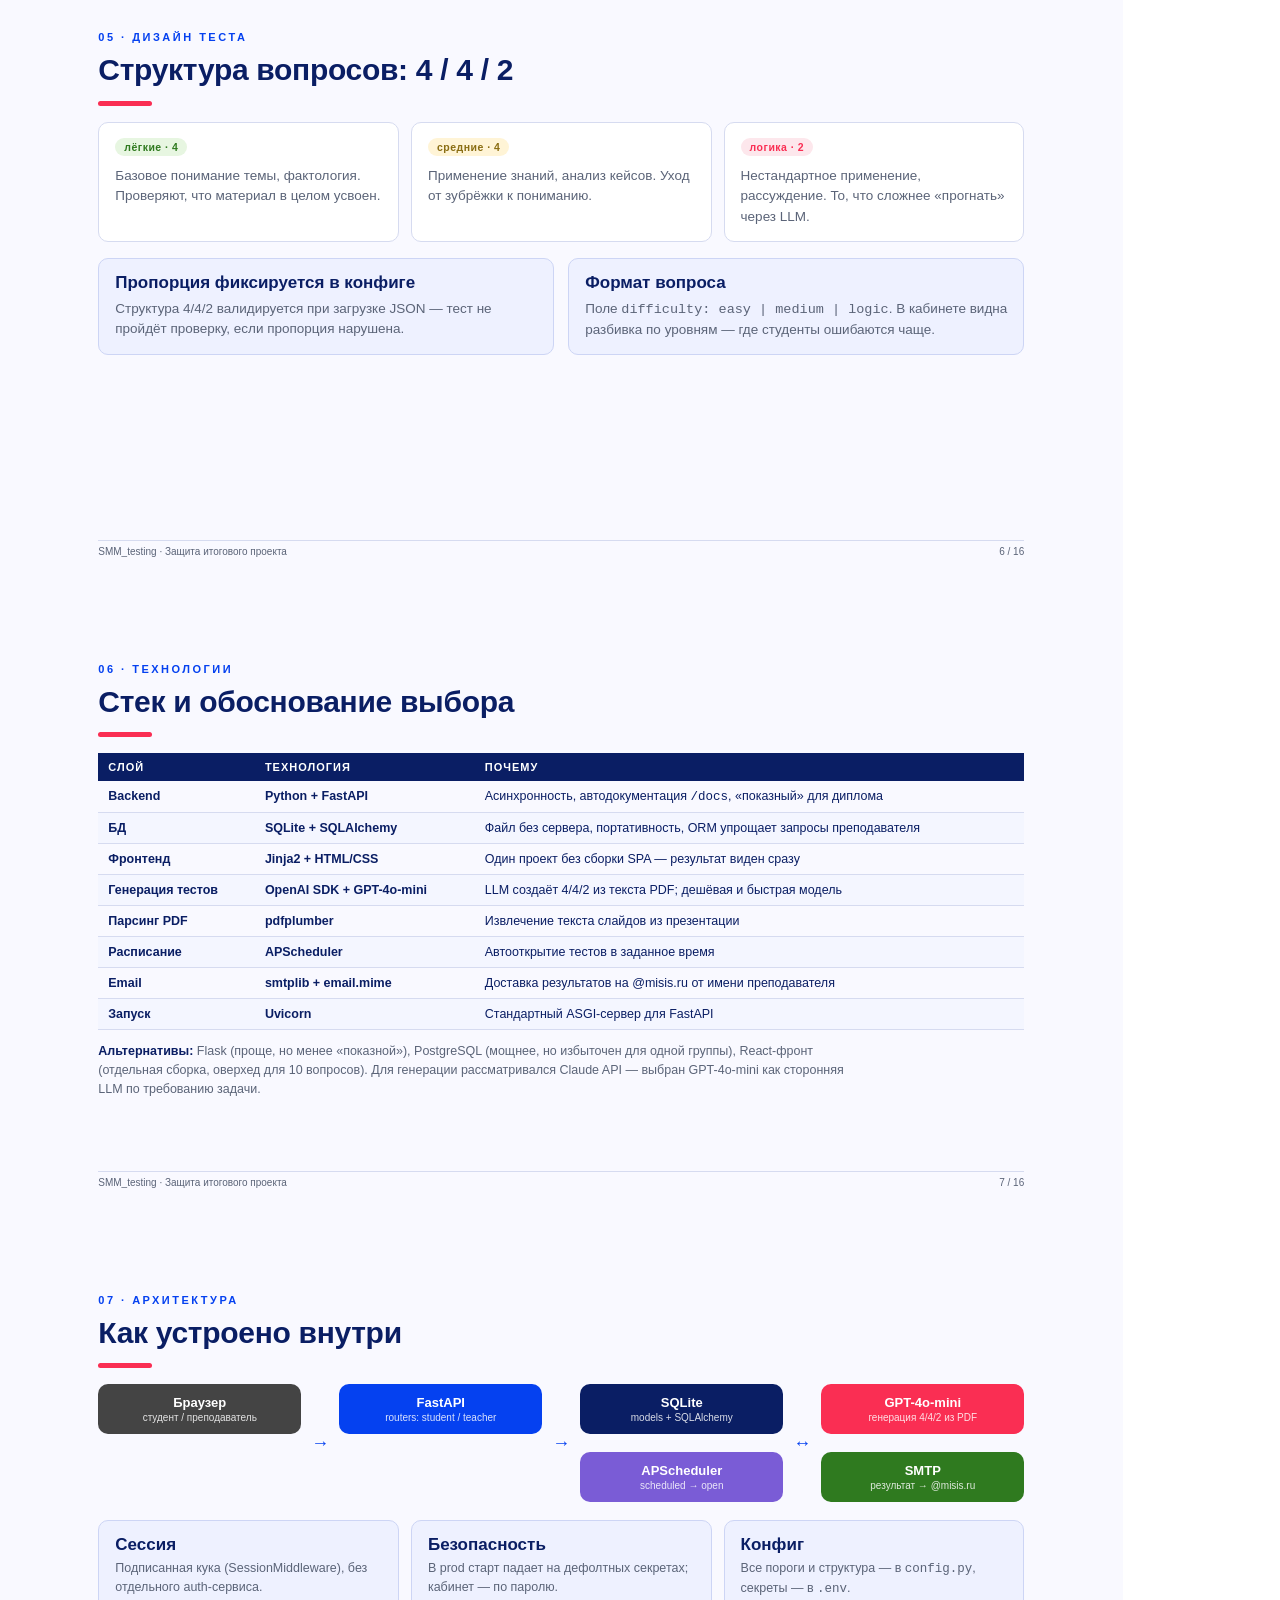
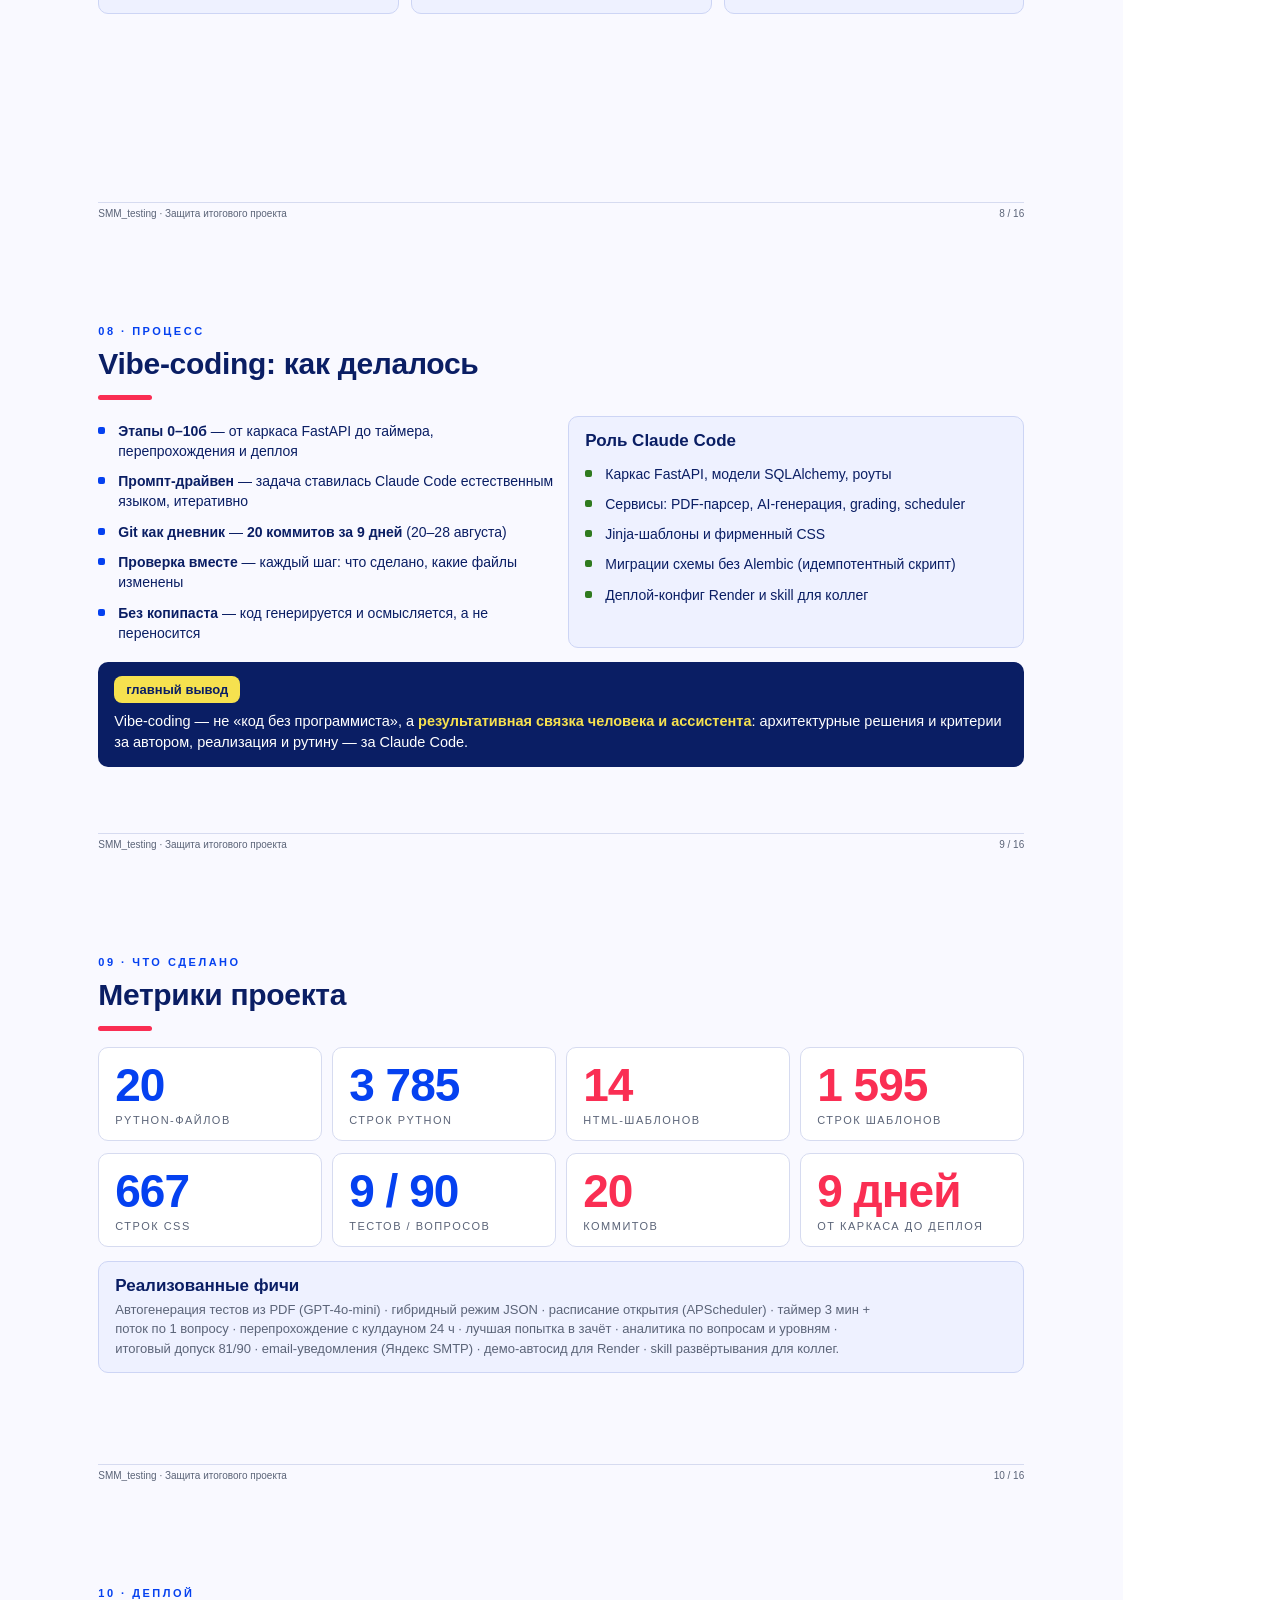
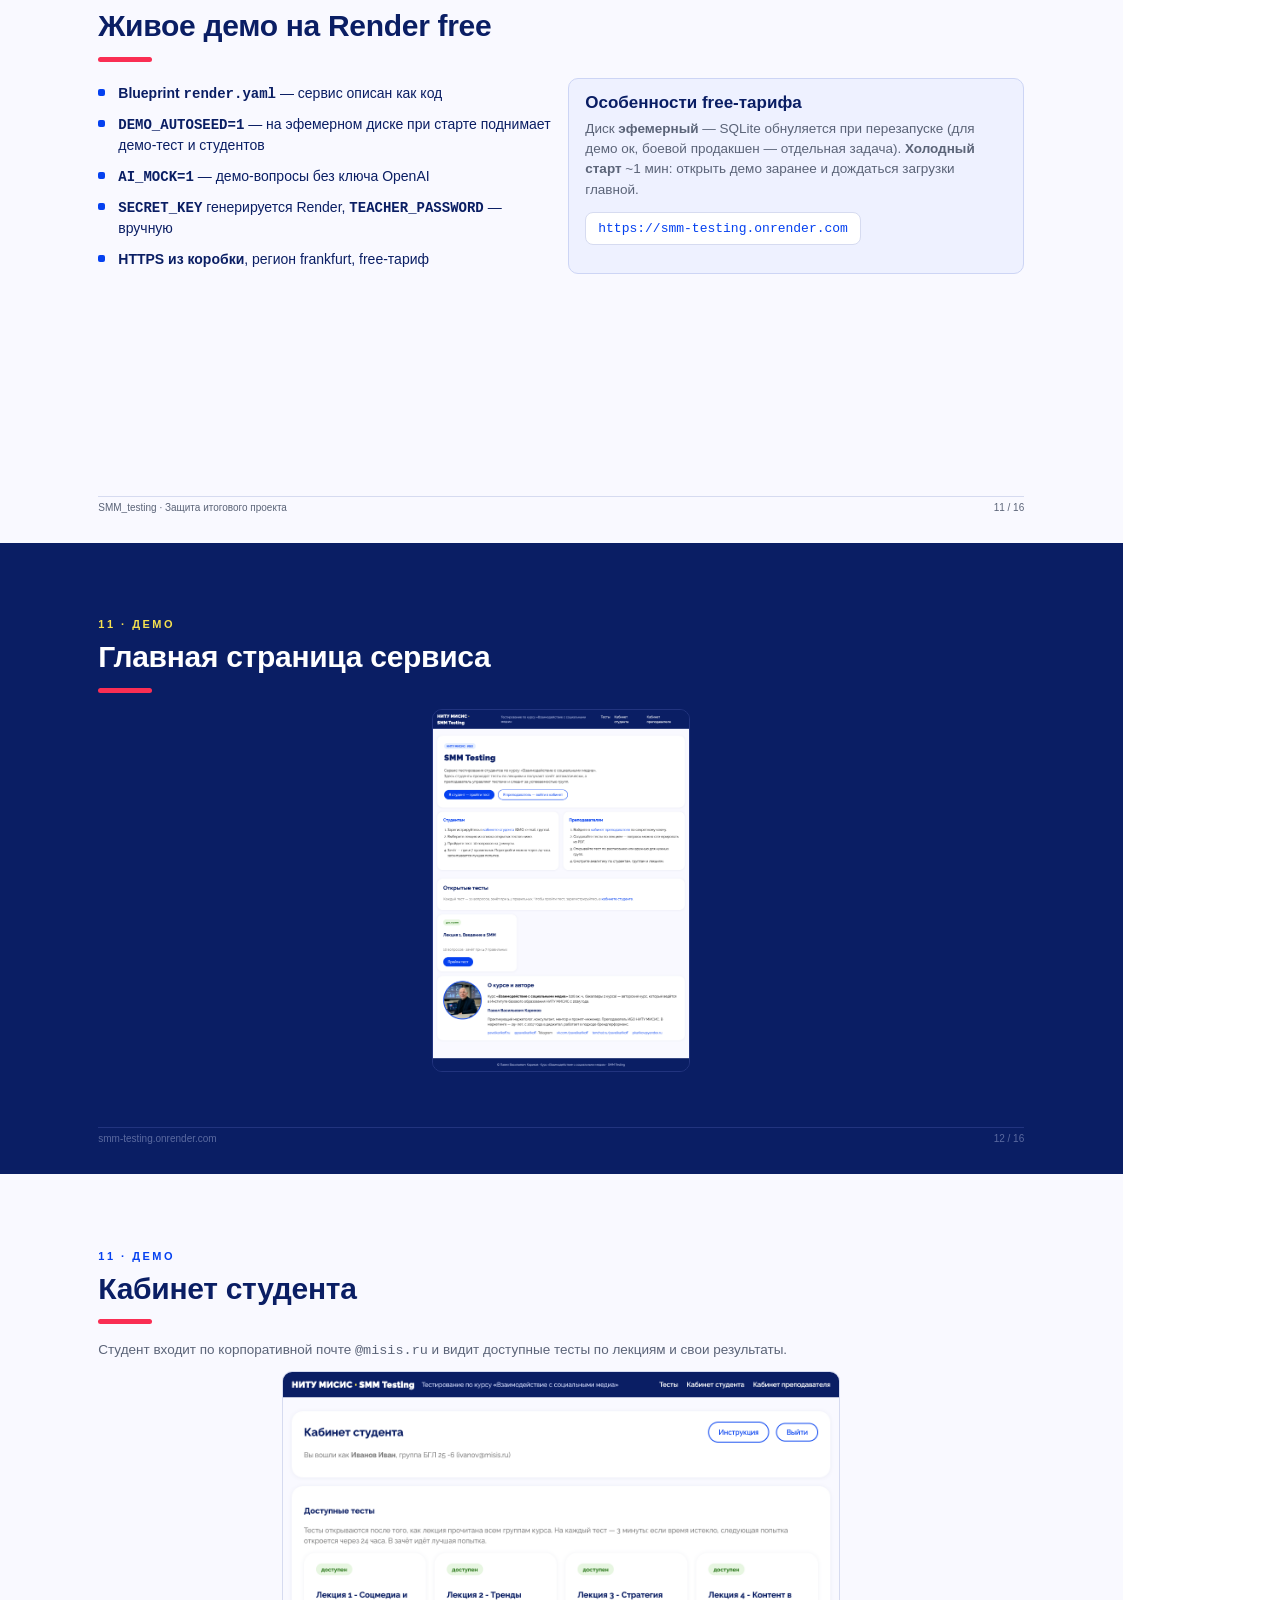
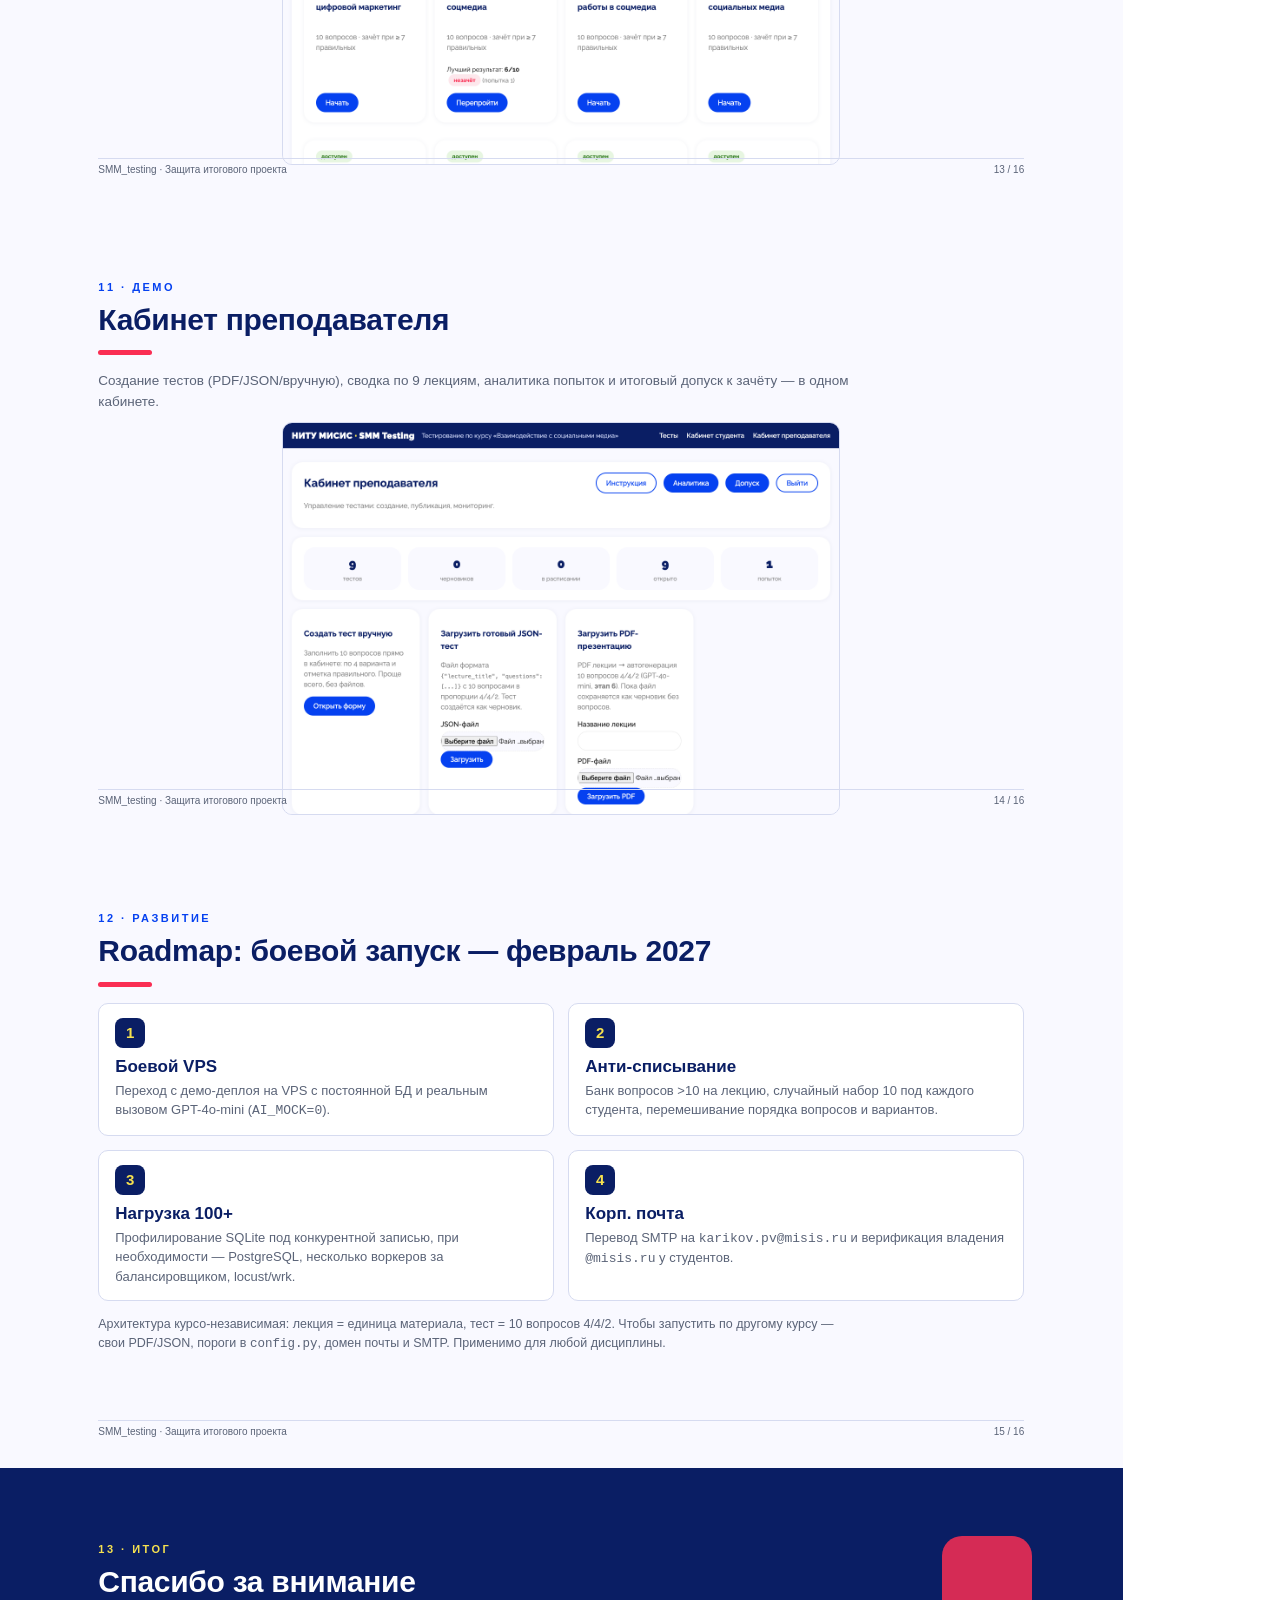
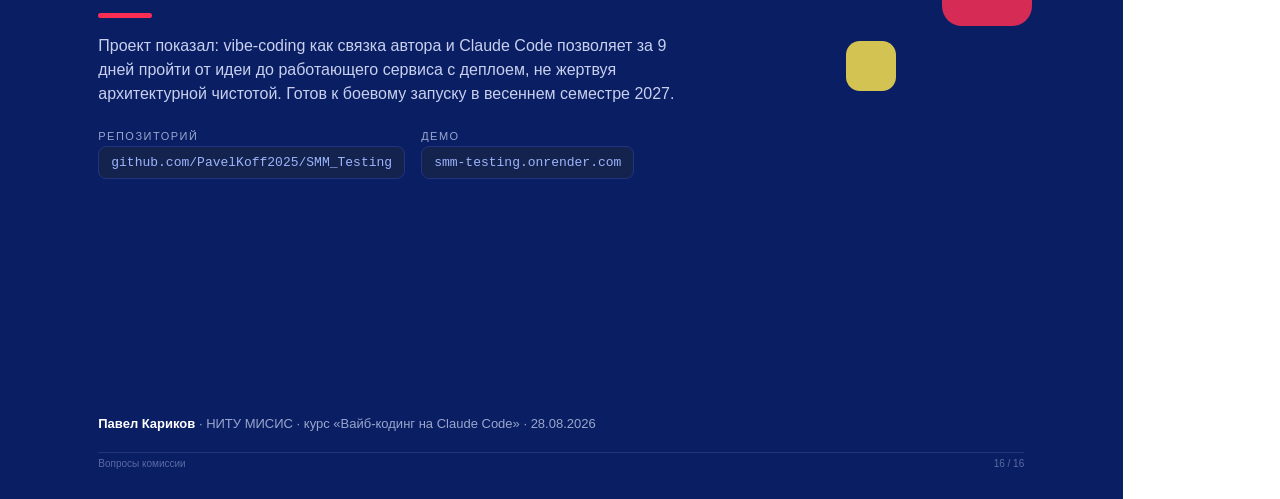
==== commit 55f49119: "Презентация: исправить название курса на «Вайб-кодинг на Claude Code» Co-Authored-By: Claude <norepl" ====
--- a/docs/presentation_smm_testing.html
+++ b/docs/presentation_smm_testing.html
@@ -176,7 +176,7 @@
   <div style="position:absolute; top:54mm; right:44mm; width:60px; height:60px; border-radius:18px; background:var(--blue); opacity:.7;"></div>
 
   <div style="position:absolute; bottom:30mm; left:26mm; right:120mm;">
-    <div class="kicker">Защита итогового проекта · курс «Вайбкодинг. Профессия»</div>
+    <div class="kicker">Защита итогового проекта · курс «Вайб-кодинг на Claude Code»</div>
     <h1 style="font-size:64px; margin-top:6px;">SMM_testing</h1>
     <p style="font-size:18px; margin-top:10px; color:#c8d0ee; max-width:150mm; line-height:1.4;">
       Система автоматизированного тестирования студентов<br>по курсу «Взаимодействие с социальными медиа»
@@ -620,7 +620,7 @@
   </div>
 
   <div style="position:absolute; bottom:18mm; left:26mm; font-size:13px; color:#9aa6cc;">
-    <strong style="color:#fff;">Павел Кариков</strong> · НИТУ МИСИС · курс «Вайбкодинг. Профессия» · 28.08.2026
+    <strong style="color:#fff;">Павел Кариков</strong> · НИТУ МИСИС · курс «Вайб-кодинг на Claude Code» · 28.08.2026
   </div>
   <div class="footer" style="border-color:#22347f; color:#5b6aa0;">
     <span>Вопросы комиссии</span><span>16 / 16</span>
